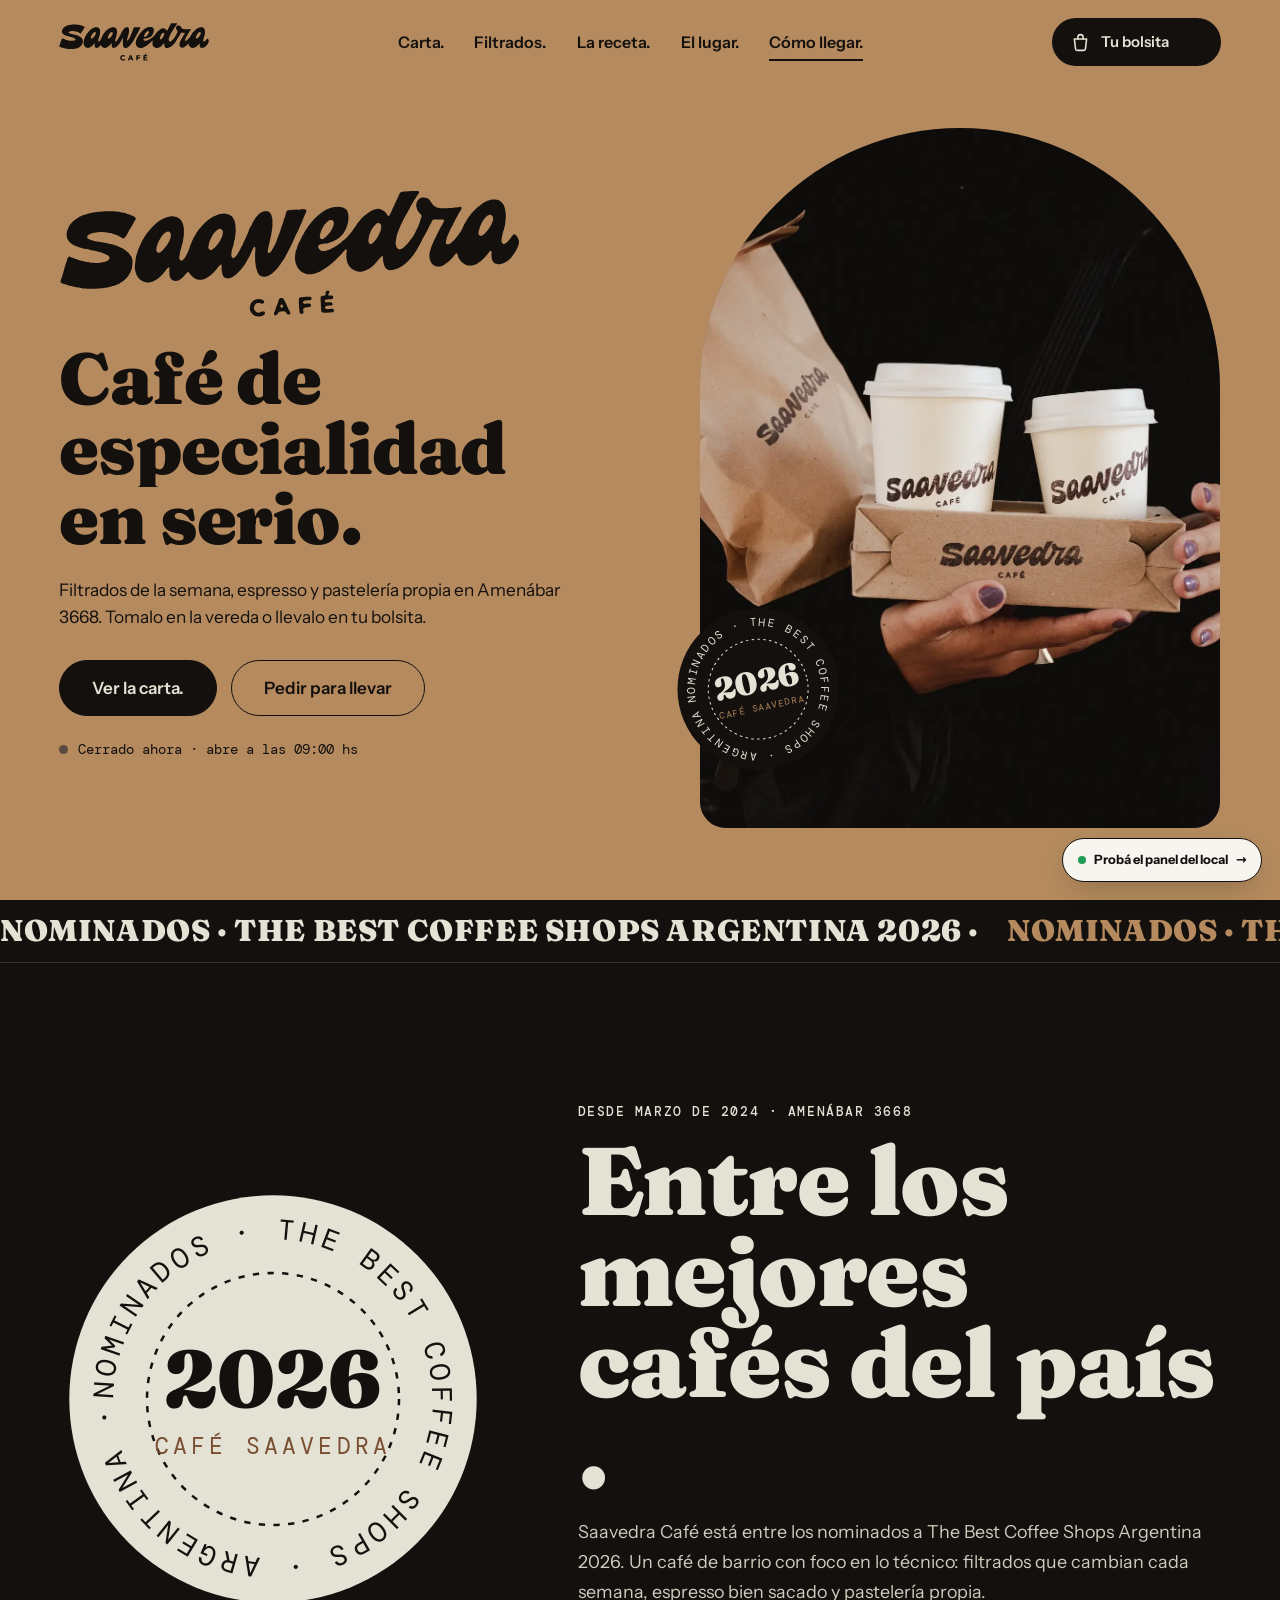
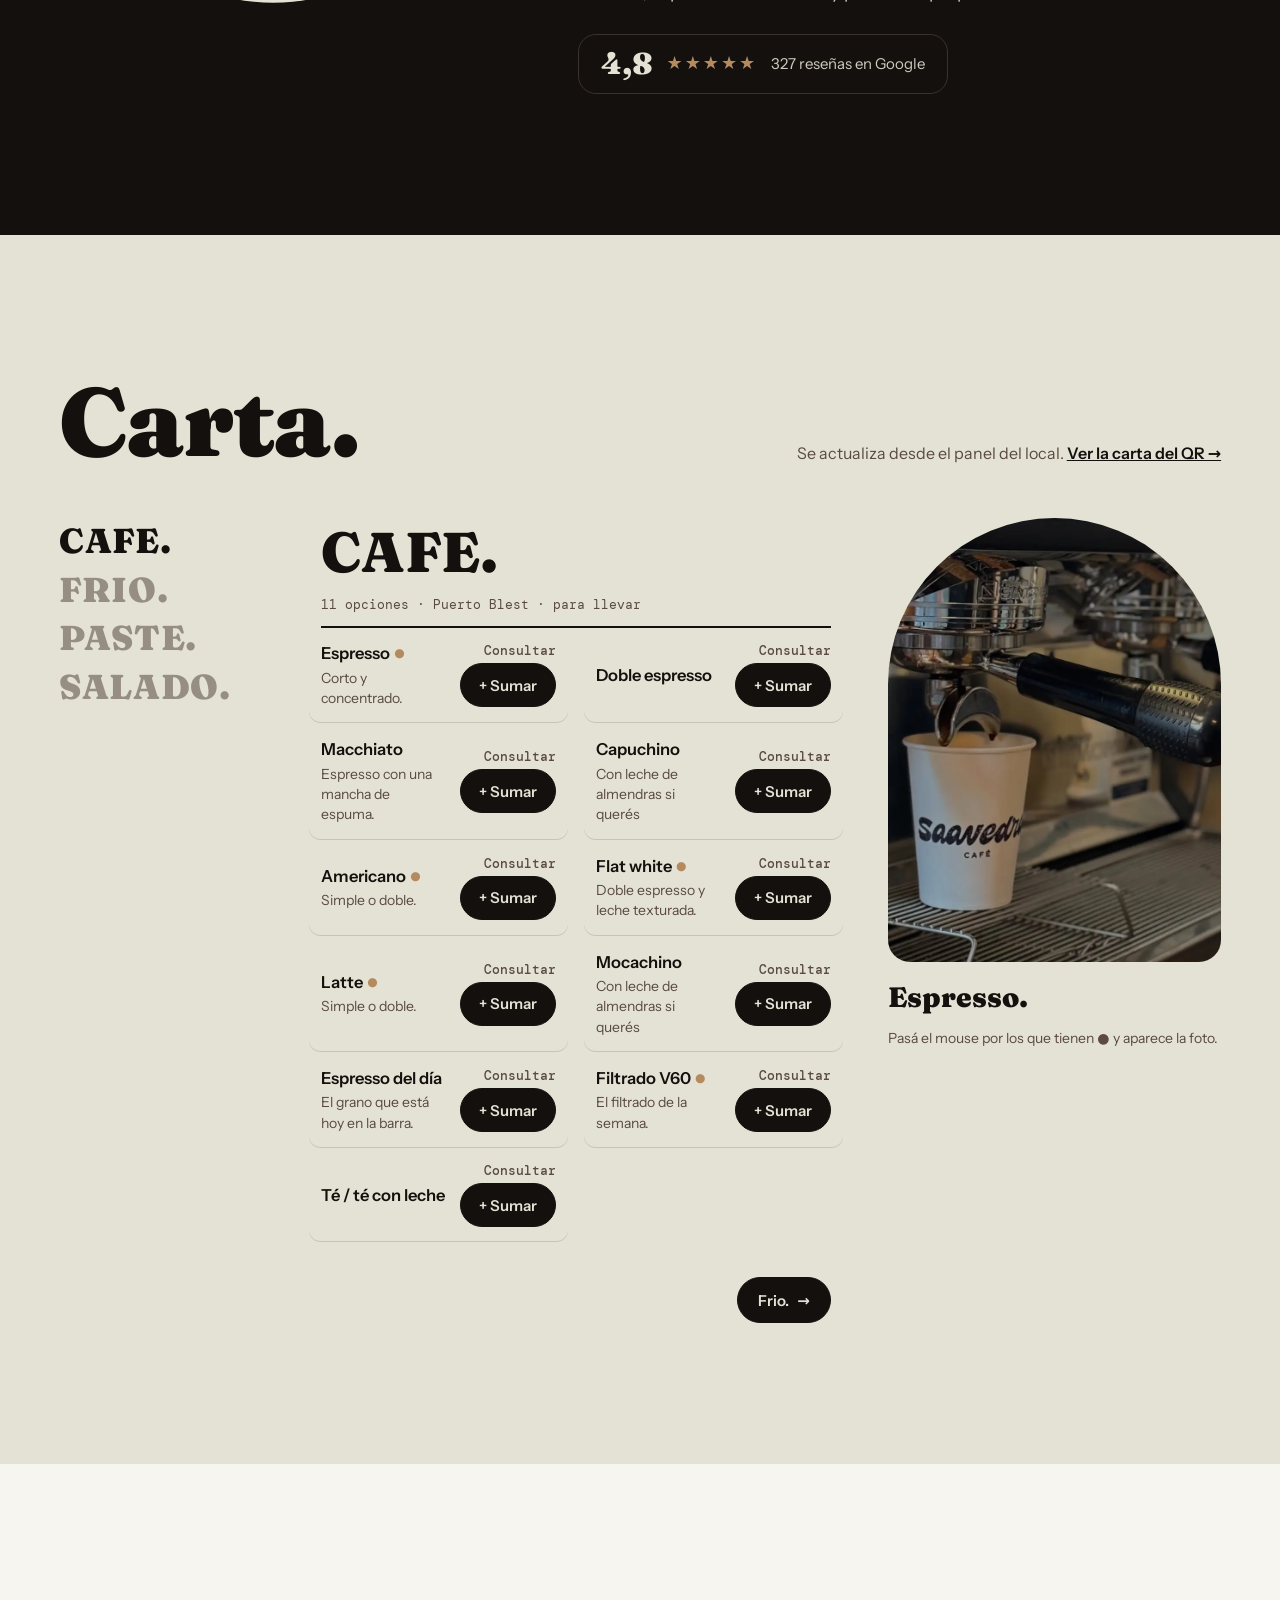
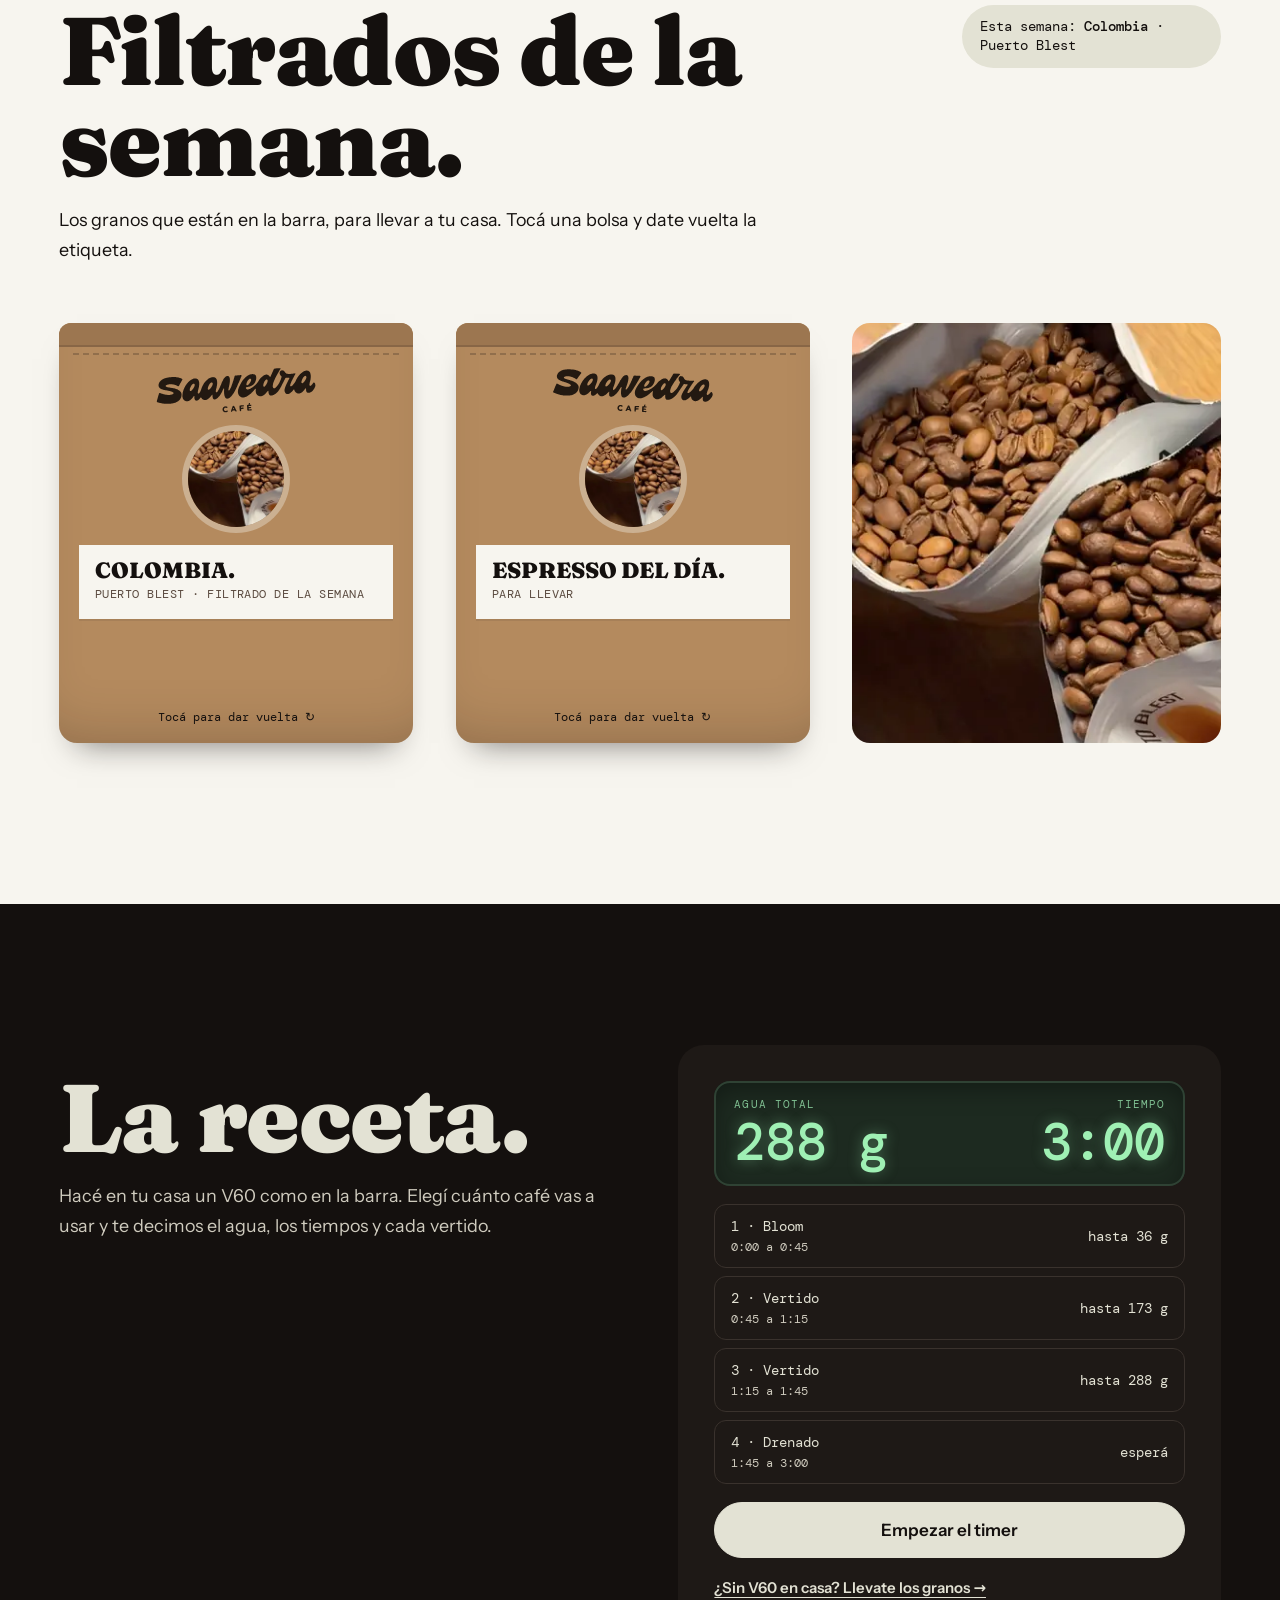
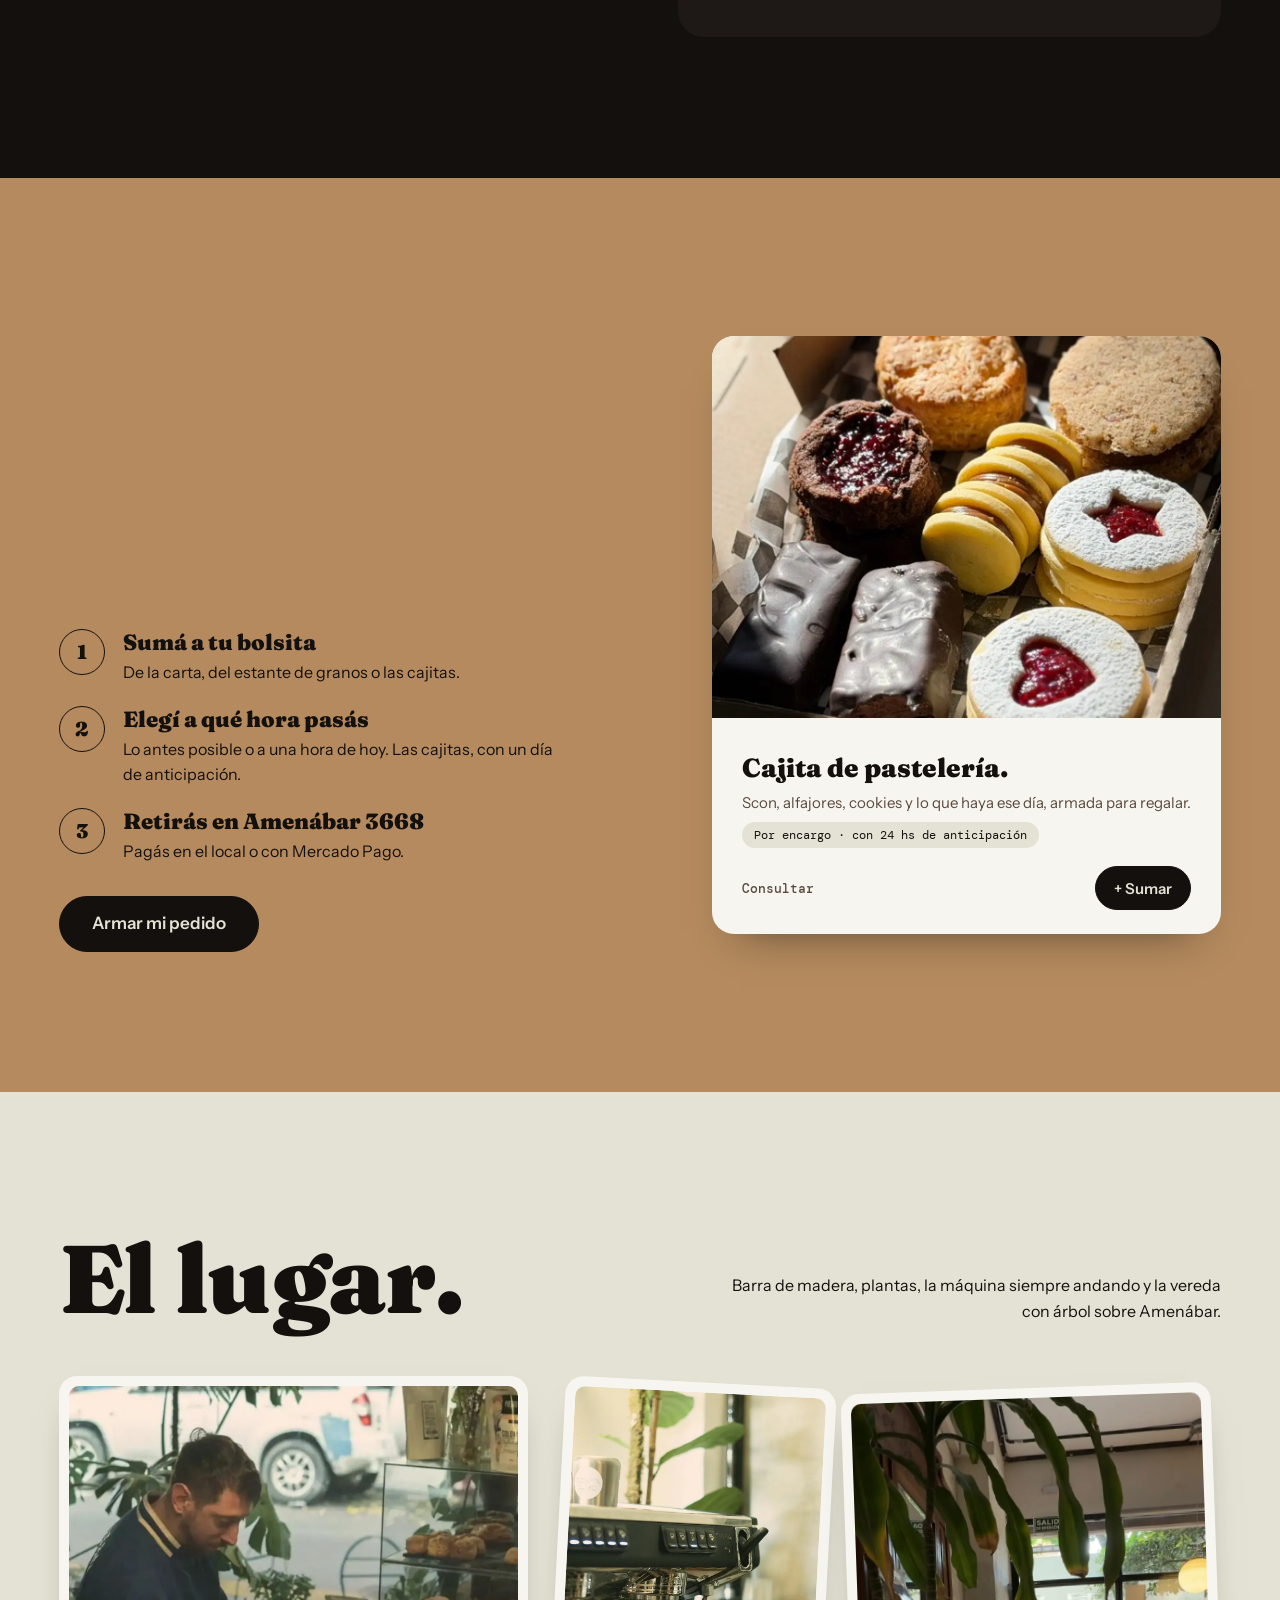
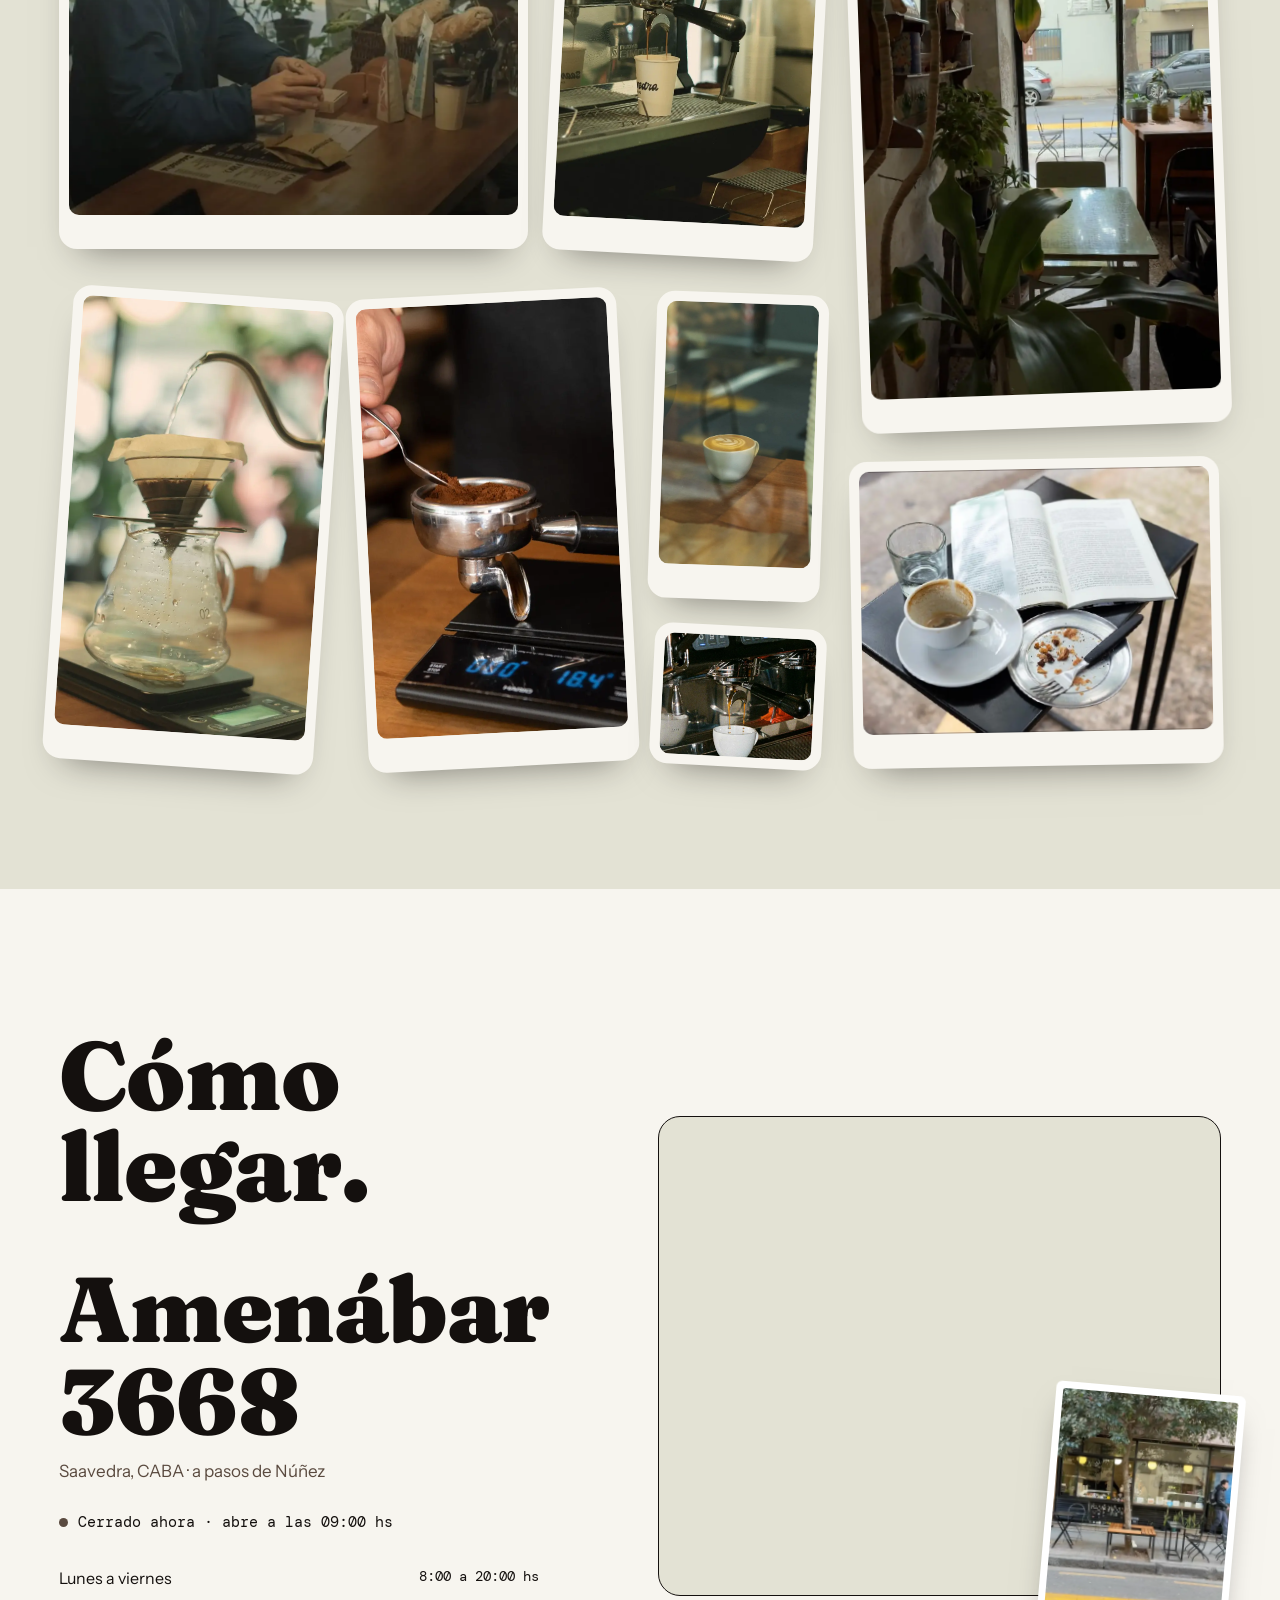
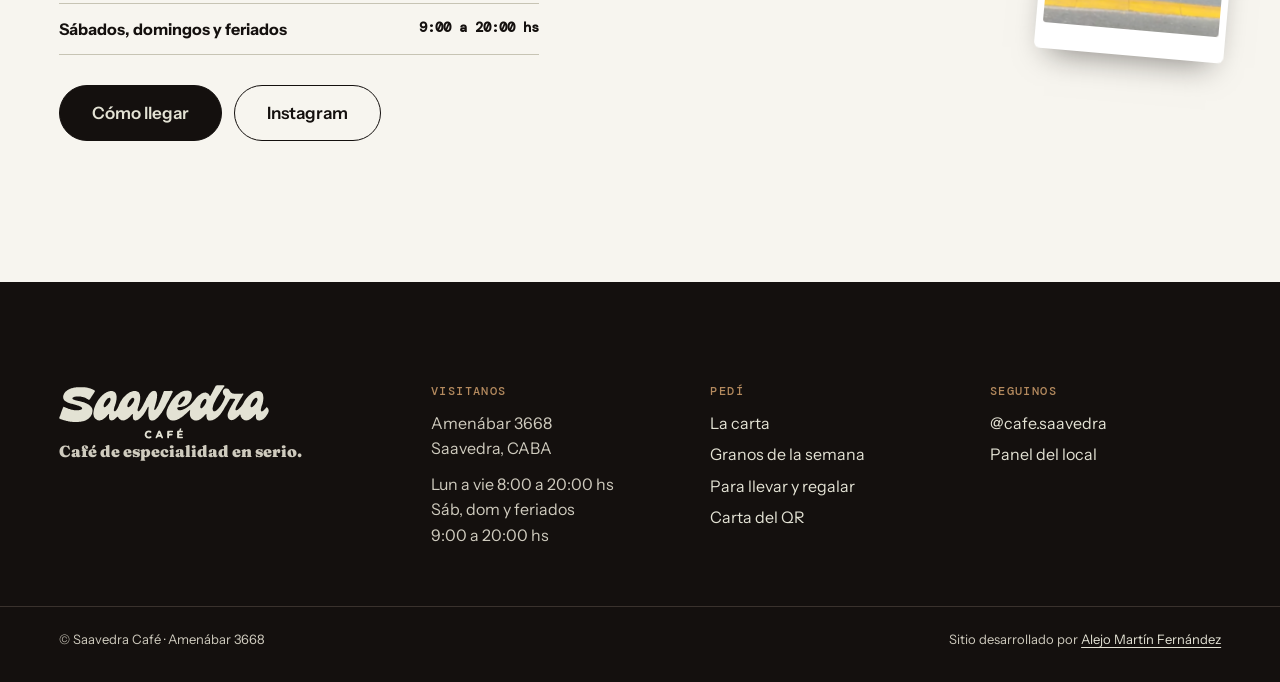
==== index.html @ aa5d98c1 "Saavedra Café · demo web Co-Authored-By: Claude Opus 5.5 <noreply@anthropic.com> Claude-Session: htt" ====
<!doctype html>
<html lang="es">
<head>
<meta charset="utf-8">
<meta name="viewport" content="width=device-width, initial-scale=1, viewport-fit=cover">
<title>Saavedra Café · Café de especialidad en Saavedra</title>
<meta name="description" content="Carta, filtrados de la semana y granos para llevar. Pedí para retirar en Amenábar 3668, Saavedra. Nominados a The Best Coffee Shops Argentina 2026.">
<meta property="og:type" content="website">
<meta property="og:site_name" content="Saavedra Café">
<meta property="og:url" content="https://cafe-saavedra.vercel.app/">
<meta property="og:title" content="Saavedra Café · Café de especialidad en Saavedra">
<meta property="og:description" content="Carta, filtrados de la semana y granos para llevar. Nominados a The Best Coffee Shops 2026.">
<meta property="og:image" content="https://cafe-saavedra.vercel.app/img/og.jpg?v=1">
<meta property="og:image:width" content="1200">
<meta property="og:image:height" content="630">
<meta property="og:image:type" content="image/jpeg">
<meta property="og:image:alt" content="Saavedra Café · Especialidad en serio">
<meta name="twitter:card" content="summary_large_image">
<meta name="twitter:image" content="https://cafe-saavedra.vercel.app/img/og.jpg?v=1">
<meta name="theme-color" content="#B48A5E">
<link rel="icon" href="img/favicon.png">
<link rel="apple-touch-icon" href="img/apple-touch-icon.png">
<script>
  (function () { var d = document.documentElement; d.classList.add('js');
    if (!matchMedia('(prefers-reduced-motion: reduce)').matches) d.classList.add('con-intro'); })();
</script>
<link rel="preload" href="fonts/fraunces-latin-900-normal.woff2" as="font" type="font/woff2" crossorigin>
<link rel="preload" href="fonts/instrument-sans-latin-400-normal.woff2" as="font" type="font/woff2" crossorigin>
<link rel="preload" as="image" href="img/f/packaging.webp" fetchpriority="high">
<link rel="stylesheet" href="css/fuentes.css?v=1" data-kit-fonts>
<link rel="stylesheet" href="kit/kit.css?v=1">
<link rel="stylesheet" href="css/saavedra.css?v=1">
</head>
<body>

<div class="intro" aria-hidden="true">
  <div class="intro__papel">
    <span class="intro__sombra"></span>
    <img class="intro__logo" src="img/logo-negro.svg" alt="" width="767" height="198">
    <svg class="intro__sello" viewBox="0 0 200 200"><defs><path id="ci0" d="M100,100 m-76,0 a76,76 0 1,1 152,0 a76,76 0 1,1 -152,0"/></defs><circle cx="100" cy="100" r="97" fill="#14100E"/><circle cx="100" cy="100" r="60" fill="none" stroke="#E3E2D4" stroke-width="1.2" stroke-dasharray="3 4"/><text font-family="DM Mono, monospace" font-size="13.5" letter-spacing="2" fill="#E3E2D4"><textPath href="#ci0">NOMINADOS · THE BEST COFFEE SHOPS · ARGENTINA · </textPath></text><text x="100" y="110" text-anchor="middle" font-family="Fraunces, serif" font-weight="900" font-size="40" fill="#E3E2D4">2026</text></svg>
  </div>
</div>

<a class="saltar" href="#carta">Ir a la carta</a>

<header class="top" id="top">
  <div class="top__in">
    <a class="marca" href="#inicio" aria-label="Saavedra Café, inicio"><img src="img/logo-negro.svg" alt="Saavedra Café" width="767" height="198"></a>
    <nav class="nav" aria-label="Secciones">
      <a href="#carta">Carta.</a><a href="#filtrados">Filtrados.</a><a href="#receta">La receta.</a><a href="#lugar">El lugar.</a><a href="#donde">Cómo llegar.</a>
    </nav>
    <div class="top__acc">
      <button type="button" class="top__bolsa" data-kit-open="carrito" data-kit-target aria-label="Ver tu bolsita">
        <svg viewBox="0 0 24 24" aria-hidden="true"><path d="M5 8h14l-1.3 11.1a2 2 0 0 1-2 1.9H8.3a2 2 0 0 1-2-1.9L5 8Z"/><path d="M9 8V6a3 3 0 0 1 6 0v2"/></svg>
        <span class="solo-d">Tu bolsita</span><b class="top__n">0</b>
      </button>
      <button type="button" class="top__menu" aria-label="Abrir menú" aria-expanded="false" aria-controls="menu-m">
        <svg viewBox="0 0 24 24" aria-hidden="true"><path d="M4 8h16M4 16h16"/></svg>
      </button>
    </div>
  </div>
</header>

<div class="menu-m" id="menu-m" hidden>
  <nav aria-label="Menú">
    <a href="#carta">Carta.</a><a href="#filtrados">Filtrados.</a><a href="#receta">La receta.</a><a href="#llevar">Para llevar.</a><a href="#lugar">El lugar.</a><a href="#donde">Cómo llegar.</a>
  </nav>
  <p class="menu-m__pie">Amenábar 3668 · Saavedra<br>Lun a vie 8:00 a 20:00 hs · Sáb, dom y feriados 9:00 a 20:00 hs</p>
</div>

<main id="inicio">

  <!-- HERO -->
  <section class="hero" aria-labelledby="hero-t">
    <div class="wrap hero__grid">
      <div class="hero__txt">
        <img class="hero__logo" src="img/logo-negro.svg" alt="" width="767" height="198">
        <h1 class="hero__t" id="hero-t"><span class="lin"><span>Café de</span></span> <span class="lin"><span>especialidad</span></span> <span class="lin"><span>en serio.</span></span></h1>
        <p class="hero__p">Filtrados de la semana, espresso y pastelería propia en Amenábar 3668. Tomalo en la vereda o llevalo en tu bolsita.</p>
        <div class="hero__ctas">
          <a class="btn btn--tinta" href="#carta">Ver la carta.</a>
          <a class="btn btn--linea" href="#llevar">Pedir para llevar</a>
        </div>
        <p class="estado" data-estado><i></i><span>Lun a vie 8:00 a 20:00 hs · Sáb, dom y feriados 9:00 a 20:00 hs</span></p>
      </div>
      <div class="hero__vis">
        <figure class="arco hero__arco">
          <img src="img/f/packaging.webp" alt="Dos cafés para llevar y una bolsa kraft con el logo de Saavedra Café" width="1100" height="1467" fetchpriority="high" decoding="async">
        </figure>
        <svg class="sello hero__sello" viewBox="0 0 200 200" role="img" aria-label="Nominados a The Best Coffee Shops Argentina 2026"><defs><path id="ch1" d="M100,100 m-76,0 a76,76 0 1,1 152,0 a76,76 0 1,1 -152,0"/></defs><circle cx="100" cy="100" r="97" class="sello__fondo"/><circle cx="100" cy="100" r="60" fill="none" class="sello__linea" stroke-width="1.2" stroke-dasharray="3 4"/><g class="sello__giro"><text class="sello__txt" font-size="13.5" letter-spacing="2"><textPath href="#ch1">NOMINADOS · THE BEST COFFEE SHOPS · ARGENTINA · </textPath></text></g><text x="100" y="104" text-anchor="middle" class="sello__anio">2026</text><text x="100" y="126" text-anchor="middle" class="sello__sub" font-size="11" letter-spacing="2">CAFÉ SAAVEDRA</text></svg>
      </div>
    </div>
  </section>

  <!-- NOMINADOS -->
  <section class="nomina" aria-labelledby="nomina-t">
    <div class="cinta" aria-hidden="true"><div class="cinta__in"><span>Nominados · The Best Coffee Shops Argentina 2026 ·</span><span>Nominados · The Best Coffee Shops Argentina 2026 ·</span><span>Nominados · The Best Coffee Shops Argentina 2026 ·</span><span>Nominados · The Best Coffee Shops Argentina 2026 ·</span></div></div>
    <div class="wrap nomina__grid">
      <div class="nomina__sello" data-r>
        <svg class="sello sello--crema" viewBox="0 0 200 200" role="img" aria-label="Nominados a The Best Coffee Shops Argentina 2026"><defs><path id="ch2" d="M100,100 m-76,0 a76,76 0 1,1 152,0 a76,76 0 1,1 -152,0"/></defs><circle cx="100" cy="100" r="97" class="sello__fondo"/><circle cx="100" cy="100" r="60" fill="none" class="sello__linea" stroke-width="1.2" stroke-dasharray="3 4"/><g class="sello__giro" data-giro><text class="sello__txt" font-size="13.5" letter-spacing="2"><textPath href="#ch2">NOMINADOS · THE BEST COFFEE SHOPS · ARGENTINA · </textPath></text></g><text x="100" y="104" text-anchor="middle" class="sello__anio">2026</text><text x="100" y="126" text-anchor="middle" class="sello__sub" font-size="11" letter-spacing="2">CAFÉ SAAVEDRA</text></svg>
      </div>
      <div class="nomina__txt">
        <p class="eti" data-r>Desde marzo de 2024 · Amenábar 3668</p>
        <h2 class="t2" id="nomina-t" data-r>Entre los mejores cafés del país<span class="pt">.</span></h2>
        <p class="lead" data-r>Saavedra Café está entre los nominados a The Best Coffee Shops Argentina 2026. Un café de barrio con foco en lo técnico: filtrados que cambian cada semana, espresso bien sacado y pastelería propia.</p>
        <a class="google" data-r href="https://www.google.com/maps/search/?api=1&amp;query=Saavedra+Caf%C3%A9+Amen%C3%A1bar+3668" target="_blank" rel="noopener">
          <b>4,8</b><span class="estrellas" aria-hidden="true">★★★★★</span><span>327 reseñas en Google</span>
        </a>
      </div>
    </div>
  </section>

  <!-- CARTA -->
  <section class="carta sec" id="carta" aria-labelledby="carta-t" data-tono="papel">
    <div class="wrap">
      <header class="cab cab--fila" data-r>
        <h2 class="t2" id="carta-t">Carta<span class="pt">.</span></h2>
        <p class="cab__lado">Se actualiza desde el panel del local. <a href="carta/" target="_blank" rel="noopener">Ver la carta del QR →</a></p>
      </header>
      <div class="carta__grid">
        <div class="carta__main" data-r>
          <div data-kit="carta" id="carta-principal" data-kit-categorias="cafe,frio,paste,salado" class="carta__kit"></div>
          <div class="carta__nav">
            <button type="button" class="btn btn--linea btn--chico" data-mover="-1">← <span data-prev>Anterior</span></button>
            <button type="button" class="btn btn--tinta btn--chico" data-mover="1"><span data-next>Siguiente</span> →</button>
          </div>
        </div>
        <aside class="carta__aside" aria-hidden="true">
          <figure class="arco carta__foto"><img src="img/f/flat.webp" alt="" width="720" height="960" loading="lazy" decoding="async"></figure>
          <p class="carta__foto-n">Flat white.</p>
          <p class="carta__foto-ayuda">Pasá el mouse por los que tienen ● y aparece la foto.</p>
        </aside>
      </div>
    </div>
  </section>

  <!-- FILTRADOS -->
  <section class="filtrados sec" id="filtrados" aria-labelledby="filtrados-t">
    <div class="wrap">
      <header class="cab cab--fila" data-r>
        <div>
          <h2 class="t2" id="filtrados-t">Filtrados de la semana<span class="pt">.</span></h2>
          <p class="lead">Los granos que están en la barra, para llevar a tu casa. Tocá una bolsa y date vuelta la etiqueta.</p>
        </div>
        <p class="semana">Esta semana: <b data-kit-destacado="semana.origen">Colombia</b> · <span data-kit-destacado="semana.tostador">Puerto Blest</span></p>
      </header>
      <div class="estante" data-r>
        <div data-kit="carta" id="estante" data-kit-categorias="granos" class="estante__kit"></div>
      </div>
      <p class="estante__ayuda" aria-hidden="true">Deslizá para ver más</p>
    </div>
  </section>

  <!-- RECETA -->
  <section class="receta sec" id="receta" aria-labelledby="receta-t">
    <div class="wrap receta__grid">
      <div class="receta__ctrl">
        <header class="cab" data-r>
          <h2 class="t2" id="receta-t">La receta<span class="pt">.</span></h2>
          <p class="lead">Hacé en tu casa un V60 como en la barra. Elegí cuánto café vas a usar y te decimos el agua, los tiempos y cada vertido.</p>
        </header>
        <div class="dosis" data-r>
          <label for="dosis" class="dosis__lbl">Café molido</label>
          <div class="dosis__fila">
            <button type="button" class="redondo" data-dosis="-1" aria-label="Menos café">−</button>
            <output class="dosis__val" for="dosis" data-dosis-val>18 g</output>
            <button type="button" class="redondo" data-dosis="1" aria-label="Más café">+</button>
          </div>
          <input type="range" id="dosis" min="10" max="40" step="1" value="18" class="dosis__range">
        </div>
        <fieldset class="ratio" data-r>
          <legend class="dosis__lbl">Intensidad</legend>
          <div class="ratio__opc">
            <label><input type="radio" name="ratio" value="15"><span>1:15 · intenso</span></label>
            <label><input type="radio" name="ratio" value="16" checked><span>1:16 · equilibrado</span></label>
            <label><input type="radio" name="ratio" value="17"><span>1:17 · suave</span></label>
          </div>
        </fieldset>
        <p class="receta__nota" data-r>Receta de referencia para un V60. En la barra te pasamos la del grano de la semana.</p>
      </div>
      <div class="balanza" data-r>
        <div class="lcd" aria-live="polite">
          <div class="lcd__col"><span class="lcd__lbl" data-lcd-lbl>Agua total</span><span class="lcd__num" data-lcd-agua>288 g</span></div>
          <div class="lcd__col lcd__col--der"><span class="lcd__lbl">Tiempo</span><span class="lcd__num" data-lcd-tiempo>3:00</span></div>
        </div>
        <ol class="pasos" data-pasos></ol>
        <div class="balanza__btns">
          <button type="button" class="btn btn--papel" data-timer>Empezar el timer</button>
          <button type="button" class="btn btn--linea-c" data-reset hidden>Reiniciar</button>
        </div>
        <a class="receta__granos" href="#filtrados">¿Sin V60 en casa? Llevate los granos →</a>
      </div>
    </div>
  </section>

  <!-- PARA LLEVAR -->
  <section class="llevar sec" id="llevar" aria-labelledby="llevar-t">
    <div class="wrap llevar__grid">
      <div class="llevar__txt">
        <header class="cab" data-r>
          <h2 class="t2" id="llevar-t">Para llevar y regalar<span class="pt">.</span></h2>
          <p class="lead">Pedilo desde acá y pasalo a buscar: tu café, la pastelería, los granos o una cajita armada para regalar.</p>
        </header>
        <ol class="pasos-pedir">
          <li data-r><b>1</b><div><h3>Sumá a tu bolsita</h3><p>De la carta, del estante de granos o las cajitas.</p></div></li>
          <li data-r><b>2</b><div><h3>Elegí a qué hora pasás</h3><p>Lo antes posible o a una hora de hoy. Las cajitas, con un día de anticipación.</p></div></li>
          <li data-r><b>3</b><div><h3>Retirás en Amenábar 3668</h3><p>Pagás en el local o con Mercado Pago.</p></div></li>
        </ol>
        <a class="btn btn--tinta" href="#carta" data-r>Armar mi pedido</a>
      </div>
      <div class="llevar__cajas" data-r>
        <div data-kit="carta" id="cajas" data-kit-categorias="cajas" class="cajas__kit"></div>
      </div>
    </div>
  </section>

  <!-- EL LUGAR -->
  <section class="lugar sec" id="lugar" aria-labelledby="lugar-t">
    <div class="wrap">
      <header class="cab cab--fila" data-r>
        <h2 class="t2" id="lugar-t">El lugar<span class="pt">.</span></h2>
        <p class="cab__lado">Barra de madera, plantas, la máquina siempre andando y la vereda con árbol sobre Amenábar.</p>
      </header>
      <div class="mazo" data-mazo data-r>
        <figure class="foto" style="--r:-4deg"><img src="img/f/barra.webp" alt="La barra con la vitrina de pastelería y las plantas" width="1400" height="1050" loading="lazy" decoding="async"></figure>
        <figure class="foto" style="--r:3deg"><img src="img/f/maquina.webp" alt="La máquina de espresso con los vasos de Saavedra" width="1100" height="1375" loading="lazy" decoding="async"></figure>
        <figure class="foto" style="--r:-2deg"><img src="img/f/plantas.webp" alt="Plantas en la ventana del local" width="1010" height="1800" loading="lazy" decoding="async"></figure>
        <figure class="foto" style="--r:4deg"><img src="img/f/v60.webp" alt="Filtrado en V60 sobre la balanza" width="1100" height="1375" loading="lazy" decoding="async"></figure>
        <figure class="foto" style="--r:-3deg"><img src="img/f/tamper.webp" alt="El café en el portafiltro sobre la balanza" width="1100" height="1375" loading="lazy" decoding="async"></figure>
        <figure class="foto" style="--r:2deg"><img src="img/f/latte.webp" alt="Un latte en la ventana" width="1100" height="1375" loading="lazy" decoding="async"></figure>
        <figure class="foto" style="--r:-1deg"><img src="img/f/cappu.webp" alt="Un café con un libro en la mesa" width="1100" height="729" loading="lazy" decoding="async"></figure>
        <figure class="foto" style="--r:3deg"><img src="img/f/maquina2.webp" alt="Un espresso saliendo de la máquina" width="1076" height="1345" loading="lazy" decoding="async"></figure>
      </div>
      <div class="mazo__ctrl">
        <span class="mazo__ayuda">Deslizá la foto</span>
        <button type="button" class="btn btn--linea btn--chico" data-mazo-sig>Otra foto</button>
      </div>
    </div>
  </section>

  <!-- DÓNDE -->
  <section class="donde sec" id="donde" aria-labelledby="donde-t">
    <div class="wrap donde__grid">
      <div class="donde__txt">
        <header class="cab" data-r>
          <h2 class="t2" id="donde-t">Cómo llegar<span class="pt">.</span></h2>
        </header>
        <p class="placa" data-r>Amenábar 3668</p>
        <p class="donde__dir" data-r>Saavedra, CABA · a pasos de Núñez</p>
        <p class="estado estado--grande" data-estado data-r><i></i><span>Lun a vie 8:00 a 20:00 hs</span></p>
        <ul class="horas" data-r>
          <li data-dias="lun,mar,mie,jue,vie"><span>Lunes a viernes</span><span>8:00 a 20:00 hs</span></li>
          <li data-dias="sab,dom"><span>Sábados, domingos y feriados</span><span>9:00 a 20:00 hs</span></li>
        </ul>
        <div class="donde__ctas" data-r>
          <a class="btn btn--tinta" href="https://www.google.com/maps/dir/?api=1&amp;destination=Amen%C3%A1bar+3668,+Saavedra,+CABA" target="_blank" rel="noopener">Cómo llegar</a>
          <a class="btn btn--linea" href="https://www.instagram.com/cafe.saavedra/" target="_blank" rel="noopener">Instagram</a>
        </div>
      </div>
      <div class="donde__vis" data-r>
        <div class="donde__mapa"><iframe title="Mapa de Saavedra Café en Amenábar 3668" src="about:blank" data-src="https://www.google.com/maps?q=Amen%C3%A1bar+3668,+Saavedra,+Buenos+Aires&amp;z=16&amp;output=embed" loading="lazy" referrerpolicy="no-referrer-when-downgrade"></iframe></div>
        <figure class="donde__foto"><img src="img/f/fachada.webp" alt="La vereda de Saavedra Café con mesas y el árbol" width="720" height="960" loading="lazy" decoding="async"></figure>
      </div>
    </div>
  </section>
</main>

<footer class="pie">
  <div class="wrap pie__grid">
    <div class="pie__marca"><img src="img/logo-crema.svg" alt="Saavedra Café" width="767" height="198" loading="lazy"><p>Café de especialidad en serio.</p></div>
    <div><h3>Visitanos</h3><p>Amenábar 3668<br>Saavedra, CABA</p><p>Lun a vie 8:00 a 20:00 hs<br>Sáb, dom y feriados<br>9:00 a 20:00 hs</p></div>
    <div><h3>Pedí</h3><ul><li><a href="#carta">La carta</a></li><li><a href="#filtrados">Granos de la semana</a></li><li><a href="#llevar">Para llevar y regalar</a></li><li><a href="carta/" target="_blank" rel="noopener">Carta del QR</a></li></ul></div>
    <div><h3>Seguinos</h3><ul><li><a href="https://www.instagram.com/cafe.saavedra/" target="_blank" rel="noopener">@cafe.saavedra</a></li><li><a href="admin/" target="_blank" rel="noopener">Panel del local</a></li></ul></div>
  </div>
  <div class="wrap pie__legal">
    <p>© Saavedra Café · Amenábar 3668</p>
    <p class="credito">Sitio desarrollado por <a href="https://alejomfernandez.com.ar" target="_blank" rel="noopener">Alejo Martín Fernández</a></p>
  </div>
</footer>

<div class="lb" hidden>
  <div class="lb__back" data-lb-cerrar></div>
  <figure class="lb__caja" role="dialog" aria-modal="true" aria-label="Foto">
    <button type="button" class="lb__x" data-lb-cerrar aria-label="Cerrar">×</button>
    <img alt="" width="900" height="1100">
    <figcaption></figcaption>
  </figure>
</div>

<script type="module" src="js/saavedra.js?v=1"></script>
</body>
</html>
---- css/fuentes.css ----
@font-face { font-family: 'Fraunces'; font-style: normal; font-weight: 700; font-display: swap; src: url('../fonts/fraunces-latin-700-normal.woff2') format('woff2'); }
@font-face { font-family: 'Fraunces'; font-style: normal; font-weight: 900; font-display: swap; src: url('../fonts/fraunces-latin-900-normal.woff2') format('woff2'); }
@font-face { font-family: 'DM Mono'; font-style: normal; font-weight: 400; font-display: swap; src: url('../fonts/dm-mono-latin-400-normal.woff2') format('woff2'); }
@font-face { font-family: 'DM Mono'; font-style: normal; font-weight: 500; font-display: swap; src: url('../fonts/dm-mono-latin-500-normal.woff2') format('woff2'); }
@font-face { font-family: 'Instrument Sans'; font-style: normal; font-weight: 400; font-display: swap; src: url('../fonts/instrument-sans-latin-400-normal.woff2') format('woff2'); }
@font-face { font-family: 'Instrument Sans'; font-style: normal; font-weight: 500; font-display: swap; src: url('../fonts/instrument-sans-latin-500-normal.woff2') format('woff2'); }
@font-face { font-family: 'Instrument Sans'; font-style: normal; font-weight: 600; font-display: swap; src: url('../fonts/instrument-sans-latin-600-normal.woff2') format('woff2'); }
@font-face { font-family: 'Instrument Sans'; font-style: normal; font-weight: 700; font-display: swap; src: url('../fonts/instrument-sans-latin-700-normal.woff2') format('woff2'); }
---- kit/kit.css ----
/* KIT DEMOS — estilos de módulos y popups.
   Todo sale de las variables --kit-* que arma core/theme.js desde cliente.json → marca.
   Cada demo puede pisar cualquier variable o clase .kit-* en su propio CSS. */

:root {
  --kit-bg: #fff; --kit-surface: #fff; --kit-text: #151515; --kit-muted: #666; --kit-primary: #111; --kit-on-primary: #fff;
  --kit-accent: #fc0; --kit-on-accent: #111; --kit-border: #ddd; --kit-ok: #1f9d55; --kit-warn: #d97706; --kit-danger: #d42a1d;
  --kit-font-head: inherit; --kit-font-body: inherit; --kit-head-case: uppercase;
  --kit-radius: 14px; --kit-radius-btn: 12px; --kit-border-w: 1.5px; --kit-shadow: 0 10px 30px -12px rgba(0,0,0,.35);
  --kit-ease: cubic-bezier(.2,.8,.2,1); --kit-z: 9000;
}
.kit-root, .kit-root *, .kit-root *::before, .kit-root *::after { box-sizing: border-box; }
.kit-root [hidden], .kit-root[hidden] { display: none !important; }
.kit-root { font-family: var(--kit-font-body); color: var(--kit-text); -webkit-tap-highlight-color: transparent; }
.kit-sr { position: absolute !important; width: 1px; height: 1px; overflow: hidden; clip: rect(0 0 0 0); white-space: nowrap; }
html.kit-lock { overflow: hidden; }
html.kit-lock body { overflow: hidden; touch-action: none; }

/* ---------- botones ---------- */
.kit-btn {
  appearance: none; display: inline-flex; align-items: center; justify-content: center; gap: .45em;
  min-height: 44px; padding: .7em 1.15em; border: var(--kit-border-w) solid var(--kit-primary); border-radius: var(--kit-radius-btn);
  background: var(--kit-primary); color: var(--kit-on-primary); font: 700 .95rem/1.1 var(--kit-font-body); text-decoration: none;
  cursor: pointer; transition: transform .15s var(--kit-ease), filter .15s, background .2s, box-shadow .2s; white-space: nowrap;
}
.kit-btn:hover { filter: brightness(1.08); }
.kit-btn:active { transform: translateY(1px) scale(.98); }
.kit-btn:focus-visible, .kit-chip:focus-visible, .kit-tab:focus-visible, .kit-add:focus-visible, .kit-x:focus-visible { outline: 3px solid var(--kit-accent); outline-offset: 2px; }
.kit-btn--ghost { background: var(--kit-surface); color: var(--kit-text); border-color: var(--kit-border); }
.kit-btn--danger { background: var(--kit-danger); border-color: var(--kit-danger); color: #fff; }
.kit-btn--danger-t { color: var(--kit-danger); }
.kit-btn--sm { min-height: 36px; padding: .45em .85em; font-size: .85rem; }
.kit-btn--big { min-height: 54px; font-size: 1.05rem; font-family: var(--kit-font-head); text-transform: var(--kit-head-case); letter-spacing: .02em; }
.kit-btn--block { width: 100%; }
.kit-btn[disabled] { opacity: .55; cursor: not-allowed; }
.kit-btn.is-loading { position: relative; color: transparent !important; }
.kit-btn.is-loading::after { content: ""; position: absolute; width: 20px; height: 20px; border: 2.5px solid var(--kit-on-primary); border-right-color: transparent; border-radius: 50%; animation: kit-spin .7s linear infinite; }
.kit-icon { appearance: none; width: 36px; height: 36px; display: inline-grid; place-items: center; border: var(--kit-border-w) solid var(--kit-border); border-radius: 10px; background: var(--kit-surface); color: var(--kit-text); cursor: pointer; font-size: 1rem; }
.kit-icon--danger { color: var(--kit-danger); }
.kit-icon[disabled] { opacity: .35; cursor: default; }
.kit-row { display: flex; gap: .6rem; flex-wrap: wrap; align-items: center; }
.kit-row--end { justify-content: flex-end; } .kit-row--center { justify-content: center; } .kit-row--between { justify-content: space-between; }
.kit-row--stack { flex-direction: column; align-items: stretch; }

/* ---------- badges / tags ---------- */
.kit-badge { display: inline-flex; align-items: center; gap: .3em; padding: .28em .6em; border-radius: 999px; font: 700 .72rem/1 var(--kit-font-body); letter-spacing: .02em; background: color-mix(in srgb, var(--kit-text) 9%, var(--kit-surface)); color: var(--kit-text); white-space: nowrap; }
.kit-badge--ok { background: color-mix(in srgb, var(--kit-ok) 16%, var(--kit-surface)); color: color-mix(in srgb, var(--kit-ok) 75%, #000); }
.kit-badge--warn { background: color-mix(in srgb, var(--kit-warn) 18%, var(--kit-surface)); color: color-mix(in srgb, var(--kit-warn) 70%, #000); }
.kit-badge--danger, .kit-badge--off { background: color-mix(in srgb, var(--kit-danger) 14%, var(--kit-surface)); color: color-mix(in srgb, var(--kit-danger) 80%, #000); }
.kit-badge--new { background: var(--kit-accent); color: var(--kit-on-accent); animation: kit-pulse 1.4s ease-in-out 3; }
.kit-tag { display: inline-grid; place-items: center; width: 1.15em; height: 1.15em; vertical-align: -.12em; margin-left: .15em; color: var(--kit-primary); }
.kit-tag svg { width: 100%; height: 100%; }
.kit-tag--txt { width: auto; height: auto; font-size: .7em; padding: .15em .45em; border-radius: 999px; background: var(--kit-accent); color: var(--kit-on-accent); }

/* ---------- carta ---------- */
.kit-carta { --kit-cols: 1; }
.kit-tabs { display: flex; gap: .5rem; overflow-x: auto; scrollbar-width: none; padding: 2px 2px 10px; margin-bottom: .5rem; scroll-snap-type: x proximity; }
.kit-tabs::-webkit-scrollbar { display: none; }
.kit-tab {
  appearance: none; flex: 0 0 auto; scroll-snap-align: start; min-height: 44px; padding: .55em 1.1em;
  border: var(--kit-border-w) solid var(--kit-text); border-radius: var(--kit-radius-btn); background: var(--kit-surface); color: var(--kit-text);
  font: 700 .95rem/1 var(--kit-font-head); text-transform: var(--kit-head-case); letter-spacing: .03em; cursor: pointer; transition: background .2s, color .2s, transform .15s;
}
.kit-tab.is-on { background: var(--kit-primary); border-color: var(--kit-primary); color: var(--kit-on-primary); }
.kit-carta__panel { display: grid; grid-template-columns: repeat(var(--kit-cols), minmax(0, 1fr)); gap: 0 2rem; }
.kit-item {
  display: grid; grid-template-columns: auto minmax(0, 1fr) auto; gap: .9rem; align-items: center; padding: 1rem 0;
  border-bottom: var(--kit-border-w) dashed var(--kit-border); min-width: 0;
  animation: kit-up .5s var(--kit-ease) both; animation-delay: calc(var(--i, 0) * 45ms);
}
.kit-item:not(:has(.kit-item__foto)) { grid-template-columns: minmax(0, 1fr) auto; }
.kit-item.is-off { opacity: .55; }
.kit-item__foto { width: 64px; height: 64px; object-fit: cover; border-radius: calc(var(--kit-radius) * .7); }
.kit-item__name { margin: 0 0 .25rem; font: 400 1.2rem/1.05 var(--kit-font-head); text-transform: var(--kit-head-case); }
.kit-item__n { margin-right: .5em; color: var(--kit-primary); }
.kit-item__desc { margin: 0; color: var(--kit-muted); font-size: .9rem; line-height: 1.4; }
.kit-item__side { display: flex; flex-direction: column; align-items: flex-end; gap: .45rem; }
.kit-price { font: 700 1.05rem/1 var(--kit-font-body); white-space: nowrap; }
.kit-price--na { font-size: .85rem; color: var(--kit-muted); font-weight: 600; }
.kit-add {
  appearance: none; min-height: 40px; padding: .45em .9em; border: var(--kit-border-w) solid var(--kit-primary); border-radius: var(--kit-radius-btn);
  background: var(--kit-surface); color: var(--kit-primary); font: 800 .85rem/1 var(--kit-font-body); cursor: pointer; white-space: nowrap;
  transition: background .2s, color .2s, transform .12s;
}
.kit-add:hover { background: var(--kit-primary); color: var(--kit-on-primary); }
.kit-add:active { transform: scale(.94); }
.kit-step { display: inline-flex; align-items: center; border: var(--kit-border-w) solid var(--kit-primary); border-radius: var(--kit-radius-btn); background: var(--kit-primary); color: var(--kit-on-primary); overflow: hidden; animation: kit-pop .25s var(--kit-ease); }
.kit-step button { appearance: none; width: 38px; height: 38px; border: 0; background: transparent; color: inherit; font: 800 1.15rem/1 var(--kit-font-body); cursor: pointer; }
.kit-step button:disabled { opacity: .35; cursor: default; }
.kit-step output { min-width: 1.6em; text-align: center; font-weight: 800; }
.kit-step--lg button { width: 46px; height: 46px; }
.kit-step--lg output { min-width: 2.2em; font-size: 1.15rem; }
@media (min-width: 900px) { .kit-carta { --kit-cols: 2; } }

/* ---------- botón flotante del carrito ---------- */
.kit-fab {
  position: fixed; z-index: calc(var(--kit-z) - 2); right: max(14px, env(safe-area-inset-right)); bottom: max(14px, env(safe-area-inset-bottom));
  display: flex; align-items: center; gap: .7rem; padding: .55rem 1rem .55rem .6rem; min-height: 58px;
  border: var(--kit-border-w) solid var(--kit-text); border-radius: var(--kit-radius-btn); background: var(--kit-primary); color: var(--kit-on-primary);
  box-shadow: var(--kit-shadow); cursor: pointer; font-family: var(--kit-font-body); text-align: left;
  animation: kit-in-up .45s var(--kit-ease) both;
}
.kit-fab__ico { width: 40px; height: 40px; display: grid; place-items: center; border-radius: calc(var(--kit-radius-btn) * .8); background: color-mix(in srgb, var(--kit-on-primary) 16%, transparent); }
.kit-fab__ico svg { width: 22px; height: 22px; fill: none; stroke: currentColor; stroke-width: 2; stroke-linejoin: round; }
.kit-fab__txt { display: flex; flex-direction: column; line-height: 1.1; }
.kit-fab__label { font: 400 1rem/1 var(--kit-font-head); text-transform: var(--kit-head-case); letter-spacing: .03em; }
.kit-fab__total { font-weight: 700; font-size: .9rem; opacity: .92; }
.kit-fab__n { position: absolute; top: -9px; left: -9px; min-width: 26px; height: 26px; padding: 0 6px; display: grid; place-items: center; border-radius: 999px; background: var(--kit-accent); color: var(--kit-on-accent); font: 800 .8rem/1 var(--kit-font-body); border: 2px solid var(--kit-text); }
.kit-fab.bump { animation: kit-bump .45s var(--kit-ease); }
.kit-fly { position: fixed; z-index: var(--kit-z); width: 54px; height: 54px; margin: -27px 0 0 -27px; border-radius: 50%; background: var(--kit-accent); overflow: hidden; pointer-events: none; transition: transform .6s cubic-bezier(.5,-.3,.7,1), opacity .6s; box-shadow: 0 4px 14px rgba(0,0,0,.25); }
.kit-fly img { width: 100%; height: 100%; object-fit: cover; }

/* píldora "probá el panel" (solo demo) */
.kit-demo-pill {
  position: fixed; z-index: calc(var(--kit-z) - 3); left: max(14px, env(safe-area-inset-left)); bottom: max(14px, env(safe-area-inset-bottom));
  display: inline-flex; align-items: center; gap: .5rem; min-height: 44px; padding: .55rem .9rem; border-radius: 999px; background: var(--kit-surface); color: var(--kit-text);
  border: var(--kit-border-w) solid var(--kit-text); box-shadow: var(--kit-shadow); font: 700 .8rem/1 var(--kit-font-body); text-decoration: none;
  opacity: 0; transform: translateY(20px); transition: opacity .4s, transform .4s var(--kit-ease);
}
.kit-demo-pill.is-in { opacity: 1; transform: none; }
html.kit-lock .kit-demo-pill { opacity: 0; pointer-events: none; transform: translateY(20px); }
.kit-demo-pill__dot { width: 8px; height: 8px; border-radius: 50%; background: var(--kit-ok); box-shadow: 0 0 0 0 var(--kit-ok); animation: kit-ping 2s infinite; }
@media (max-width: 640px) { html.kit-has-cart .kit-demo-pill { bottom: calc(max(14px, env(safe-area-inset-bottom)) + 70px); } }

/* ---------- popups ---------- */
.kit-pop { position: fixed; inset: 0; z-index: var(--kit-z); display: grid; place-items: center; padding: 16px; }
.kit-pop__back { position: absolute; inset: 0; background: color-mix(in srgb, var(--kit-text) 55%, transparent); opacity: 0; transition: opacity .25s; }
.kit-pop__box {
  position: relative; width: min(520px, 100%); max-height: min(88vh, 100%); max-height: min(88dvh, 100%); display: flex; flex-direction: column;
  background: var(--kit-bg); color: var(--kit-text); border: var(--kit-border-w) solid var(--kit-text); border-radius: var(--kit-radius);
  box-shadow: var(--kit-shadow); outline: none; overflow: hidden;
  opacity: 0; transform: translateY(24px) scale(.97); transition: opacity .25s, transform .3s var(--kit-ease);
}
.kit-pop.is-open .kit-pop__back { opacity: 1; }
.kit-pop.is-open .kit-pop__box { opacity: 1; transform: none; }
.kit-pop.is-closing .kit-pop__box { transform: translateY(16px) scale(.98); }
.kit-pop__head { color: var(--kit-text); margin: 0; display: flex; align-items: center; justify-content: space-between; gap: 1rem; padding: 14px 14px 10px 20px; border-bottom: var(--kit-border-w) solid var(--kit-border); background: var(--kit-bg); }
.kit-pop__title { margin: 0; font: 400 1.35rem/1.05 var(--kit-font-head); text-transform: var(--kit-head-case); letter-spacing: .02em; }
.kit-pop--sm .kit-pop__head { border-bottom: 0; padding-bottom: 0; }
.kit-pop__body { padding: 16px 20px 20px; overflow: auto; overscroll-behavior: contain; -webkit-overflow-scrolling: touch; }
.kit-x { appearance: none; flex: 0 0 auto; width: 42px; height: 42px; display: grid; place-items: center; border: var(--kit-border-w) solid var(--kit-border); border-radius: 50%; background: var(--kit-surface); color: var(--kit-text); cursor: pointer; transition: transform .2s; }
.kit-x:hover { transform: rotate(90deg); }
.kit-x svg { width: 18px; height: 18px; stroke: currentColor; stroke-width: 2.4; stroke-linecap: round; }
.kit-pop--sm .kit-pop__box { width: min(420px, 100%); }
.kit-pop--editor .kit-pop__box { width: min(560px, 100%); }
.kit-pop--resv .kit-pop__box { width: min(600px, 100%); }

/* drawer: hoja inferior en mobile, panel lateral en desktop */
.kit-pop--drawer { place-items: end stretch; padding: 0; }
.kit-pop--drawer .kit-pop__box { width: 100%; max-height: 92vh; max-height: 92dvh; border-radius: var(--kit-radius) var(--kit-radius) 0 0; border-bottom: 0; transform: translateY(100%); }
.kit-pop--drawer .kit-pop__body { padding: 0; display: flex; flex-direction: column; min-height: 0; flex: 1; overflow: hidden; }
.kit-pop--drawer.is-closing .kit-pop__box { transform: translateY(100%); }
@media (min-width: 760px) {
  .kit-pop--drawer { place-items: stretch end; }
  .kit-pop--drawer .kit-pop__box { width: min(440px, 100%); height: 100%; max-height: none; border-radius: 0; border: 0; border-left: var(--kit-border-w) solid var(--kit-text); transform: translateX(100%); }
  .kit-pop--drawer.is-closing .kit-pop__box { transform: translateX(100%); }
}

/* ---------- carrito / checkout ---------- */
.kit-cart__scroll { flex: 1; overflow: auto; overscroll-behavior: contain; padding: 8px 20px 16px; }
.kit-lines { list-style: none; margin: 0 0 12px; padding: 0; }
.kit-line { display: grid; grid-template-columns: 52px minmax(0, 1fr) auto; gap: .75rem; align-items: center; padding: .7rem 0; border-bottom: var(--kit-border-w) dashed var(--kit-border); animation: kit-up .35s var(--kit-ease) both; }
.kit-line__img { width: 52px; height: 52px; border-radius: 10px; object-fit: cover; background: color-mix(in srgb, var(--kit-primary) 14%, var(--kit-surface)); display: block; }
.kit-line__body { display: flex; flex-direction: column; min-width: 0; }
.kit-line__body b { font: 400 1.05rem/1.1 var(--kit-font-head); text-transform: var(--kit-head-case); overflow-wrap: anywhere; }
.kit-line__body span { color: var(--kit-muted); font-size: .88rem; }
.kit-cart__foot { color: var(--kit-text); margin: 0; padding: 12px 20px max(16px, env(safe-area-inset-bottom)); border-top: var(--kit-border-w) solid var(--kit-text); background: var(--kit-surface); }
.kit-sum { display: grid; gap: .3rem; margin-bottom: .7rem; font-size: .92rem; }
.kit-sum > div { display: flex; justify-content: space-between; }
.kit-sum__total { font-size: 1.1rem; }
.kit-sum__total b { font: 400 1.5rem/1 var(--kit-font-head); }
.kit-empty { text-align: center; padding: 2.5rem 1.5rem; display: grid; gap: .5rem; justify-items: center; }
.kit-empty__t { font: 400 1.35rem/1.1 var(--kit-font-head); text-transform: var(--kit-head-case); margin: 0; }
.kit-empty p { margin: 0; color: var(--kit-muted); }
.kit-empty .kit-btn { margin-top: .8rem; }

/* ---------- formularios ---------- */
.kit-form { display: grid; gap: .85rem; }
.kit-field { display: grid; gap: .35rem; min-width: 0; }
.kit-field > span, .kit-label, .kit-pay legend { font: 700 .78rem/1 var(--kit-font-body); text-transform: uppercase; letter-spacing: .06em; color: var(--kit-muted); }
.kit-field input, .kit-field textarea, .kit-field select {
  width: 100%; min-height: 46px; padding: .7em .85em; border: var(--kit-border-w) solid var(--kit-border); border-radius: calc(var(--kit-radius-btn) * .8);
  background: var(--kit-surface); color: var(--kit-text); font: 500 16px/1.3 var(--kit-font-body); transition: border-color .2s, box-shadow .2s;
}
.kit-field textarea { resize: vertical; min-height: 64px; }
.kit-field input:focus, .kit-field textarea:focus, .kit-field select:focus { outline: none; border-color: var(--kit-primary); box-shadow: 0 0 0 3px color-mix(in srgb, var(--kit-primary) 22%, transparent); }
.kit-field-row { display: grid; grid-template-columns: 1fr 1fr; gap: .75rem; }
.kit-check { display: flex; align-items: center; gap: .6rem; font-weight: 600; cursor: pointer; }
.kit-check input { width: 20px; height: 20px; accent-color: var(--kit-primary); }
.kit-seg { display: grid; grid-auto-flow: column; grid-auto-columns: 1fr; gap: 0; padding: 4px; margin: 0; border: var(--kit-border-w) solid var(--kit-border); border-radius: var(--kit-radius-btn); background: var(--kit-surface); }
.kit-seg label { position: relative; }
.kit-seg input { position: absolute; opacity: 0; inset: 0; cursor: pointer; }
.kit-seg span { display: grid; place-items: center; min-height: 42px; border-radius: calc(var(--kit-radius-btn) * .75); font-weight: 700; font-size: .9rem; transition: background .2s, color .2s; text-align: center; padding: 0 .4rem; }
.kit-seg input:checked + span { background: var(--kit-primary); color: var(--kit-on-primary); }
.kit-seg input:focus-visible + span { outline: 3px solid var(--kit-accent); }
.kit-sedes { border: 0; padding: 0; margin: .1rem 0 0; min-width: 0; }
.kit-sedes legend { font: 700 .78rem/1 var(--kit-font-body); text-transform: uppercase; letter-spacing: .06em; color: var(--kit-muted); margin-bottom: .55rem; padding: 0; }
.kit-sedes__list { display: grid; grid-template-columns: repeat(auto-fill, minmax(min(100%, 9.5rem), 1fr)); gap: .5rem; }
.kit-sede { position: relative; display: block; cursor: pointer; min-width: 0; }
.kit-sede input { position: absolute; opacity: 0; inset: 0; cursor: pointer; }
.kit-sede span { display: flex; flex-direction: column; justify-content: center; gap: .15rem; min-height: 56px; padding: .55rem .8rem; border: var(--kit-border-w) solid var(--kit-border); border-radius: var(--kit-radius); background: var(--kit-surface); transition: background .2s, color .2s, border-color .2s; }
.kit-sede b { font-size: .95rem; line-height: 1.15; overflow-wrap: anywhere; }
.kit-sede small { font-size: .8rem; line-height: 1.25; opacity: .8; overflow-wrap: anywhere; }
.kit-sede input:checked + span { background: var(--kit-primary); color: var(--kit-on-primary); border-color: var(--kit-primary); }
.kit-sede input:focus-visible + span { outline: 3px solid var(--kit-accent); outline-offset: 2px; }
.kit-line__nota { font-style: normal; font-size: .82rem; color: var(--kit-muted); overflow-wrap: anywhere; }
.kit-pay { display: grid; gap: .5rem; border: 0; padding: 0; margin: .2rem 0 0; }
.kit-pay legend { margin-bottom: .5rem; }
.kit-pay__opt { position: relative; display: block; cursor: pointer; }
.kit-pay__opt input { position: absolute; opacity: 0; }
.kit-pay__card { display: grid; gap: .15rem; padding: .8rem 1rem .8rem 2.7rem; border: var(--kit-border-w) solid var(--kit-border); border-radius: var(--kit-radius-btn); background: var(--kit-surface); transition: border-color .2s, background .2s; position: relative; }
.kit-pay__card::before { content: ""; position: absolute; left: 1rem; top: 50%; width: 18px; height: 18px; margin-top: -9px; border-radius: 50%; border: 2px solid var(--kit-border); background: var(--kit-surface); transition: border .2s; }
.kit-pay__card small { color: var(--kit-muted); }
.kit-pay__opt input:checked + .kit-pay__card { border-color: var(--kit-primary); background: color-mix(in srgb, var(--kit-primary) 7%, var(--kit-surface)); }
.kit-pay__opt input:checked + .kit-pay__card::before { border: 6px solid var(--kit-primary); }
.kit-pay__opt input:focus-visible + .kit-pay__card { outline: 3px solid var(--kit-accent); }
.kit-msg { margin: 0 0 .6rem; padding: .6rem .8rem; border-radius: 10px; background: color-mix(in srgb, var(--kit-danger) 12%, var(--kit-surface)); color: color-mix(in srgb, var(--kit-danger) 85%, #000); font-weight: 600; font-size: .9rem; }
.kit-msg.shake { animation: kit-shake .35s; }
.kit-hint { color: var(--kit-muted); font-size: .88rem; margin: 0; }
.kit-error { padding: 1rem; color: var(--kit-danger); }

/* chips (días, horas, filtros) */
.kit-chips { display: flex; gap: .5rem; flex-wrap: wrap; }
.kit-chips--scroll { flex-wrap: nowrap; overflow-x: auto; scrollbar-width: none; padding: 2px 2px 6px; margin: 0 -2px; scroll-snap-type: x proximity; }
.kit-chips--scroll::-webkit-scrollbar { display: none; }
.kit-chips--grid { display: grid; grid-template-columns: repeat(auto-fill, minmax(74px, 1fr)); }
.kit-chips--grid > .kit-hint { grid-column: 1 / -1; }
.kit-chip {
  appearance: none; flex: 0 0 auto; scroll-snap-align: start; display: inline-flex; flex-direction: column; align-items: center; justify-content: center; gap: .15rem;
  min-height: 44px; padding: .45em .8em; border: var(--kit-border-w) solid var(--kit-border); border-radius: calc(var(--kit-radius-btn) * .8);
  background: var(--kit-surface); color: var(--kit-text); font: 700 .92rem/1 var(--kit-font-body); cursor: pointer; transition: background .15s, color .15s, border-color .15s, transform .12s;
}
.kit-chip small { font-weight: 600; font-size: .7rem; opacity: .8; }
.kit-chip:not([disabled]):hover { border-color: var(--kit-primary); }
.kit-chip.is-on { background: var(--kit-primary); border-color: var(--kit-primary); color: var(--kit-on-primary); animation: kit-pop .22s var(--kit-ease); }
.kit-chip[disabled] { opacity: .45; cursor: not-allowed; text-decoration: none; }
.kit-chip.is-full { text-decoration: line-through; }
.kit-chip--day { min-width: 72px; padding: .55em .7em; }
.kit-chip--day b { font-family: var(--kit-font-head); font-weight: 400; text-transform: var(--kit-head-case); font-size: 1rem; }

/* reservas */
.kit-resv { display: grid; gap: 1.1rem; }
.kit-resv__row { display: flex; align-items: center; justify-content: space-between; gap: 1rem; }
.kit-resv__block { display: grid; gap: .55rem; min-width: 0; }
.kit-resv__datos { display: grid; gap: .8rem; }
@media (min-width: 560px) { .kit-resv__datos { grid-template-columns: 1fr 1fr; } .kit-field--full { grid-column: 1 / -1; } }
.kit-resv .kit-step { background: var(--kit-surface); color: var(--kit-text); border-color: var(--kit-text); }
[data-kit="reservas"] .kit-resv { padding: clamp(16px, 4vw, 28px); background: var(--kit-bg); border: var(--kit-border-w) solid var(--kit-text); border-radius: var(--kit-radius); box-shadow: var(--kit-shadow); }

/* confirmaciones */
.kit-done { text-align: center; display: grid; gap: .55rem; justify-items: center; padding: .5rem 0 .3rem; }
.kit-done h3 { margin: .3rem 0 0; font: 400 1.6rem/1.05 var(--kit-font-head); text-transform: var(--kit-head-case); }
.kit-done p { margin: 0 0 .6rem; color: var(--kit-muted); max-width: 34ch; }
.kit-done__ico { width: 68px; height: 68px; border-radius: 50%; display: grid; place-items: center; background: var(--kit-primary); color: var(--kit-on-primary); animation: kit-pop .45s var(--kit-ease); }
.kit-done--warn .kit-done__ico { background: var(--kit-warn); color: #fff; }
.kit-done__ico svg { width: 34px; height: 34px; fill: none; stroke: currentColor; stroke-width: 3; stroke-linecap: round; stroke-linejoin: round; stroke-dasharray: 30; animation: kit-draw .5s .2s backwards; }
.kit-confirm p { margin: .2rem 0 1.2rem; font-size: 1.02rem; line-height: 1.45; }
.kit-sim { display: grid; gap: .8rem; }
.kit-sim__tag { justify-self: start; margin: 0; padding: .25em .6em; border-radius: 6px; background: var(--kit-accent); color: var(--kit-on-accent); font: 800 .72rem/1 var(--kit-font-body); letter-spacing: .1em; }
.kit-sim p { margin: 0; color: var(--kit-muted); }
.kit-sim__total { display: flex; justify-content: space-between; align-items: baseline; padding: .9rem 1rem; border: var(--kit-border-w) dashed var(--kit-border); border-radius: var(--kit-radius-btn); }
.kit-sim__total b { font: 400 1.6rem/1 var(--kit-font-head); }

/* toasts */
.kit-toasts { position: fixed; z-index: calc(var(--kit-z) + 10); left: 50%; top: max(14px, env(safe-area-inset-top)); transform: translateX(-50%); display: grid; gap: .5rem; width: min(92vw, 420px); pointer-events: none; }
.kit-toast { padding: .75rem 1rem; border-radius: var(--kit-radius-btn); background: var(--kit-text); color: var(--kit-bg); font: 600 .92rem/1.3 var(--kit-font-body); box-shadow: 0 10px 30px -10px rgba(0,0,0,.5); opacity: 0; transform: translateY(-12px); transition: opacity .25s, transform .3s var(--kit-ease); text-align: center; }
.kit-toast--warn { background: var(--kit-warn); color: #fff; }
.kit-toast.is-in { opacity: 1; transform: none; }

/* switch */
.kit-switch { position: relative; display: inline-flex; cursor: pointer; }
.kit-switch input { position: absolute; z-index: 1; opacity: 0; width: 100%; height: 100%; margin: 0; cursor: pointer; }
.kit-switch__ui { width: 46px; height: 28px; border-radius: 999px; background: var(--kit-border); position: relative; transition: background .2s; }
.kit-switch__ui::after { content: ""; position: absolute; top: 3px; left: 3px; width: 22px; height: 22px; border-radius: 50%; background: #fff; box-shadow: 0 1px 3px rgba(0,0,0,.3); transition: transform .2s var(--kit-ease); }
.kit-switch input:checked + .kit-switch__ui { background: var(--kit-ok); }
.kit-switch input:checked + .kit-switch__ui::after { transform: translateX(18px); }
.kit-switch input:focus-visible + .kit-switch__ui { outline: 3px solid var(--kit-accent); outline-offset: 2px; }

/* ---------- animaciones ---------- */
@keyframes kit-up { from { opacity: 0; transform: translateY(12px); } }
@keyframes kit-in-up { from { opacity: 0; transform: translateY(30px) scale(.9); } }
@keyframes kit-pop { 0% { transform: scale(.85); } 60% { transform: scale(1.06); } 100% { transform: none; } }
@keyframes kit-bump { 0%, 100% { transform: none; } 35% { transform: scale(1.12) rotate(-3deg); } 65% { transform: scale(.96); } }
@keyframes kit-spin { to { transform: rotate(360deg); } }
@keyframes kit-shake { 25% { transform: translateX(-6px); } 50% { transform: translateX(5px); } 75% { transform: translateX(-3px); } }
@keyframes kit-draw { from { stroke-dashoffset: 30; } to { stroke-dashoffset: 0; } }
@keyframes kit-pulse { 50% { transform: scale(1.12); } }
@keyframes kit-ping { 0% { box-shadow: 0 0 0 0 color-mix(in srgb, var(--kit-ok) 60%, transparent); } 80%, 100% { box-shadow: 0 0 0 9px transparent; } }
@media (prefers-reduced-motion: reduce) {
  .kit-root *, .kit-fab, .kit-pop__box, .kit-item { animation: none !important; transition: none !important; }
}

/* descuento por medio de pago (efectivo al retirar) */
.kit-sum__desc { color: var(--kit-accent); font-weight: 700; }

/* ---------- encargos: día y franja de retiro (v1.3) ---------- */
.kit-retiro, .kit-franjas { border: 0; padding: 0; margin: .1rem 0 0; min-width: 0; }
.kit-retiro legend, .kit-franjas legend { display: flex; flex-wrap: wrap; align-items: baseline; gap: .2rem .6rem; font: 700 .78rem/1.2 var(--kit-font-body); text-transform: uppercase; letter-spacing: .06em; color: var(--kit-muted); margin-bottom: .55rem; padding: 0; }
.kit-retiro legend small { font-weight: 600; text-transform: none; letter-spacing: 0; font-size: .82rem; }
.kit-dias { display: flex; gap: .5rem; overflow-x: auto; overscroll-behavior-x: contain; scroll-snap-type: x proximity; padding: 2px 2px 6px; margin: 0 -2px; scrollbar-width: none; }
.kit-dias::-webkit-scrollbar { display: none; }
.kit-dia, .kit-franja { position: relative; flex: 0 0 auto; scroll-snap-align: start; cursor: pointer; }
.kit-dia input, .kit-franja input { position: absolute; opacity: 0; inset: 0; margin: 0; cursor: pointer; }
.kit-dia span { display: grid; justify-items: center; gap: 2px; min-width: 56px; min-height: 64px; padding: .45rem .4rem; box-sizing: border-box; border: var(--kit-border-w) solid var(--kit-border); border-radius: var(--kit-radius-btn); background: var(--kit-surface); transition: background .2s, color .2s, border-color .2s, transform .15s; }
.kit-dia small { font: 600 .72rem/1 var(--kit-font-body); text-transform: capitalize; color: var(--kit-muted); }
.kit-dia b { font: 700 1.2rem/1 var(--kit-font-body); }
.kit-dia.is-on span, .kit-dia input:checked + span { background: var(--kit-text); border-color: var(--kit-text); color: var(--kit-surface); }
.kit-dia.is-on small, .kit-dia input:checked + span small { color: inherit; opacity: .8; }
.kit-dia.is-off { cursor: not-allowed; } .kit-dia.is-off span { opacity: .38; }
.kit-dia input:focus-visible + span, .kit-franja input:focus-visible + span { outline: 3px solid var(--kit-accent); outline-offset: 2px; }
.kit-franjas__list { display: grid; grid-template-columns: repeat(auto-fit, minmax(min(100%, 8.5rem), 1fr)); gap: .5rem; }
.kit-franja span { display: grid; gap: 3px; min-height: 52px; padding: .55rem .75rem; box-sizing: border-box; border: var(--kit-border-w) solid var(--kit-border); border-radius: var(--kit-radius-btn); background: var(--kit-surface); transition: background .2s, color .2s, border-color .2s; }
.kit-franja b { font: 700 .95rem/1 var(--kit-font-body); } .kit-franja small { font-size: .8rem; color: var(--kit-muted); }
.kit-franja.is-on span, .kit-franja input:checked + span { background: var(--kit-text); border-color: var(--kit-text); color: var(--kit-surface); }
.kit-franja.is-on small, .kit-franja input:checked + span small { color: inherit; opacity: .8; }
.kit-franja.is-off { cursor: not-allowed; } .kit-franja.is-off span { opacity: .38; text-decoration: line-through; }
.kit-hint { margin: .5rem 0 0; font-size: .85rem; line-height: 1.45; color: var(--kit-muted); }
.kit-aviso { margin: 0 0 .7rem; padding: .65rem .8rem; border-radius: calc(var(--kit-radius) * .7); background: color-mix(in srgb, var(--kit-warn) 12%, var(--kit-surface)); color: color-mix(in srgb, var(--kit-warn) 55%, #000); font-size: .85rem; line-height: 1.45; }
.kit-pay__opt.is-off { opacity: .55; cursor: not-allowed; }
.kit-tab--especial { border-style: dashed; }

/* botón de carrito propio de la demo ([data-kit-target]) */
.kit-bump { animation: kit-bump .45s var(--kit-ease); }

/* ---------- reservas por servicio y tanda (1.4) ---------- */
.kit-seg--serv { min-height: 52px; }
.kit-seg--serv span { flex-direction: column; gap: 1px; min-height: 46px; }
.kit-seg--serv small { font-weight: 600; font-size: .7rem; opacity: .75; }
.kit-seg--serv input:disabled + span { opacity: .45; cursor: not-allowed; }
.kit-tandas { display: grid; gap: .9rem; min-height: 120px; align-content: start; }
.kit-tanda { display: grid; gap: .45rem; }
.kit-tanda__t { font: 700 .74rem/1.2 var(--kit-font-body); letter-spacing: .14em; text-transform: uppercase; color: var(--kit-muted); }
.kit-tanda.is-full .kit-tanda__t { text-decoration: none; }
.kit-extras { display: grid; gap: .55rem; }
.kit-extras .kit-check { font-weight: 600; min-height: 32px; }

/* ---------- gift cards (1.4) ---------- */
.kit-line__img--gc { display: grid; place-items: center; color: var(--kit-primary); }
.kit-line__img--gc svg { width: 26px; height: 26px; fill: none; stroke: currentColor; stroke-width: 1.6; stroke-linecap: round; stroke-linejoin: round; }
.kit-gc-x { appearance: none; border: var(--kit-border-w) solid var(--kit-border); background: var(--kit-surface); color: var(--kit-text); font: 700 .8rem/1 var(--kit-font-body); min-height: 40px; padding: 0 .85em; border-radius: var(--kit-radius-btn); cursor: pointer; }
.kit-gc-x:hover { border-color: var(--kit-danger); color: var(--kit-danger); }
.kit-gcs { list-style: none; margin: 0 0 .6rem; padding: 0; display: grid; gap: .5rem; width: 100%; }
.kit-gcs li { display: grid; gap: 2px; padding: .75rem .9rem; border: var(--kit-border-w) dashed var(--kit-border); border-radius: calc(var(--kit-radius) * .6); text-align: left; }
.kit-gcs b { font: 400 1.5rem/1 var(--kit-font-head); letter-spacing: .06em; }
.kit-gcs span, .kit-gcs small { color: var(--kit-muted); font-size: .88rem; }
.kit-gcform { display: grid; gap: 1.1rem; }
[data-kit="giftcard"] .kit-gcform { padding: clamp(16px, 4vw, 28px); background: var(--kit-bg); border: var(--kit-border-w) solid var(--kit-text); border-radius: var(--kit-radius); box-shadow: var(--kit-shadow); }

/* ---------- tamaños y seña (1.5) ---------- */
.kit-line__det { display: block; font-style: normal; font-size: .85rem; color: var(--kit-muted); }
.kit-line__sena { display: inline-block; margin-left: .3rem; padding: .05rem .45rem; border-radius: 999px; background: var(--kit-accent); color: var(--kit-on-accent); font-size: .72rem; font-weight: 700; vertical-align: 1px; }
.kit-sum__resto { color: var(--kit-muted); }

/* cargador de imágenes (core/imagenes.js): nunca un hueco gris mientras baja una foto */
img.kit-ph.kit-ph {
  background:
    linear-gradient(100deg, transparent 32%, rgba(255, 255, 255, .42) 50%, transparent 68%) 0 0 / 260% 100% no-repeat,
    var(--kit-lqip, none) center / cover no-repeat,
    color-mix(in srgb, var(--kit-primary, #8a7b70) 14%, var(--kit-surface, #f1ebe6));
  animation: kit-ph 1.25s linear infinite;
}
img.kit-ph--ok { animation: kit-ph-in .6s cubic-bezier(.2, .7, .2, 1); }
@keyframes kit-ph { from { background-position: 130% 0, center, 0 0; } to { background-position: -30% 0, center, 0 0; } }
@keyframes kit-ph-in { from { filter: blur(14px) saturate(1.2); opacity: .55; } to { filter: none; opacity: 1; } }
@media (prefers-reduced-motion: reduce) { img.kit-ph.kit-ph { animation: none; } img.kit-ph--ok { animation: none; } }

/* ---------- estadías (alojamientos) ---------- */
.kit-est { container-type: inline-size; }
.kit-est__in { display: grid; gap: 22px; }
@container (min-width: 860px) { .kit-est__in { grid-template-columns: minmax(0, 1.25fr) minmax(0, 1fr); gap: 32px; align-items: start; } .kit-est:not(.kit-est--pop) .kit-est__cal { position: sticky; top: var(--kit-sticky-top, 96px); } }
.kit-est__cal { background: var(--kit-surface); border: var(--kit-border-w) solid var(--kit-border); border-radius: var(--kit-radius); padding: 16px; min-width: 0; }
.kit-est__nav { display: flex; align-items: center; gap: 10px; margin-bottom: 8px; }
.kit-est__titulos { text-transform: capitalize !important; flex: 1; display: grid; grid-template-columns: 1fr; text-align: center; font: 400 1.15rem/1.1 var(--kit-font-head); text-transform: var(--kit-head-case); }
.kit-est__tit--2 { display: none; }
.kit-est__flecha { appearance: none; width: 44px; height: 44px; flex: none; display: grid; place-items: center; border: var(--kit-border-w) solid var(--kit-border); border-radius: 50%; background: var(--kit-bg); color: var(--kit-text); cursor: pointer; transition: transform .15s, background .2s; touch-action: manipulation; }
.kit-est__flecha svg { width: 18px; height: 18px; fill: none; stroke: currentColor; stroke-width: 2.4; stroke-linecap: round; stroke-linejoin: round; }
.kit-est__flecha:disabled { opacity: .35; cursor: default; }
.kit-est__flecha:not(:disabled):active { transform: scale(.94); }
.kit-est__meses { display: grid; grid-template-columns: minmax(0, 1fr); gap: 28px; }
.kit-est__mes + .kit-est__mes { display: none; }
@container (min-width: 600px) {
  .kit-est__meses { grid-template-columns: repeat(2, minmax(0, 1fr)); }
  .kit-est__mes + .kit-est__mes { display: block; }
  .kit-est__titulos { grid-template-columns: repeat(2, minmax(0, 1fr)); gap: 28px; }
  .kit-est__tit--2 { display: block; }
}
.kit-est__mes-t { display: none; }
.kit-est__sem, .kit-est__grid { display: grid; grid-template-columns: repeat(7, minmax(0, 1fr)); }
.kit-est__sem span { text-align: center; font: 700 .72rem/1 var(--kit-font-body); text-transform: uppercase; letter-spacing: .04em; color: var(--kit-muted); padding: 6px 0 8px; }
.kit-est__grid { row-gap: 4px; }
.kit-est__d { appearance: none; position: relative; min-height: 44px; border: 0; background: transparent; color: var(--kit-text); font: 600 1rem/1 var(--kit-font-body); cursor: pointer; border-radius: 0; touch-action: manipulation; transition: background .15s, color .15s; }
.kit-est__d:disabled { color: color-mix(in srgb, var(--kit-text) 30%, transparent); cursor: default; }
.kit-est__d.is-occ { color: color-mix(in srgb, var(--kit-text) 38%, transparent); text-decoration: line-through; text-decoration-thickness: 1.5px; }
.kit-est__d.is-occ:not(:disabled) { color: var(--kit-text); text-decoration: none; }
.kit-est__d.is-hoy::after { content: ""; position: absolute; left: 50%; bottom: 6px; width: 4px; height: 4px; margin-left: -2px; border-radius: 50%; background: var(--kit-primary); }
.kit-est__d.is-in { background: color-mix(in srgb, var(--kit-primary) 16%, transparent); }
.kit-est__d.is-ini, .kit-est__d.is-fin { background: var(--kit-primary); color: var(--kit-on-primary); font-weight: 800; animation: kit-pop .25s var(--kit-ease); }
.kit-est__d.is-ini { border-radius: 999px 0 0 999px; }
.kit-est__d.is-fin { border-radius: 0 999px 999px 0; }
.kit-est__d.is-solo { border-radius: 999px; }
.kit-est__d.is-prev { background: color-mix(in srgb, var(--kit-primary) 55%, transparent); }
.kit-est__d.is-ini::after, .kit-est__d.is-fin::after { background: var(--kit-on-primary); }
@media (hover: hover) { .kit-est__d:not(:disabled):not(.is-ini):not(.is-fin):hover { background: color-mix(in srgb, var(--kit-primary) 22%, transparent); border-radius: 999px; } }
.kit-est__d:focus-visible { outline: 3px solid var(--kit-accent); outline-offset: -3px; z-index: 1; }
.kit-est__ley { display: flex; flex-wrap: wrap; gap: 6px 16px; margin-top: 14px; font-size: .85rem; color: var(--kit-muted); line-height: 1.4; }
.kit-est__ley span { display: inline-flex; align-items: center; gap: 6px; }
.kit-est__dot { width: 12px; height: 12px; border-radius: 50%; display: inline-block; }
.kit-est__dot--sel { background: var(--kit-primary); }
.kit-est__dot--occ { background: color-mix(in srgb, var(--kit-text) 18%, transparent); }
.kit-est__side { display: grid; gap: 16px; min-width: 0; }
.kit-est__habs { border: 0; margin: 0; padding: 0; min-width: 0; }
.kit-est__habs legend { margin-bottom: 8px; }
.kit-est__habs > div { display: grid; gap: 10px; }
.kit-est__hab { position: relative; display: flex; align-items: center; gap: 12px; padding: 10px; border: var(--kit-border-w) solid var(--kit-border); border-radius: var(--kit-radius); background: var(--kit-surface); cursor: pointer; transition: border-color .2s, box-shadow .2s, transform .15s; min-width: 0; }
.kit-est__hab input { position: absolute; opacity: 0; pointer-events: none; }
.kit-est__hab img { width: 84px; height: 64px; flex: none; object-fit: cover; border-radius: calc(var(--kit-radius) * .7); }
.kit-est__hab-tx { display: grid; gap: 3px; min-width: 0; }
.kit-est__hab-tx b { font-size: 1.02rem; }
.kit-est__hab-tx small { color: var(--kit-muted); font-size: .88rem; line-height: 1.3; }
.kit-est__hab-tx em { font-style: normal; font-weight: 700; font-size: .88rem; color: var(--kit-primary); min-height: 1.2em; }
.kit-est__hab.is-on { border-color: var(--kit-primary); box-shadow: 0 0 0 2px var(--kit-primary); }
.kit-est__hab.is-off { opacity: .5; cursor: not-allowed; }
.kit-est__hab.is-off em { color: var(--kit-muted); }
.kit-est__hab:has(input:focus-visible) { outline: 3px solid var(--kit-accent); outline-offset: 2px; }
@media (hover: hover) { .kit-est__hab:not(.is-off):hover { border-color: var(--kit-primary); } }
.kit-est__res { display: grid; gap: 8px; padding: 16px 18px; border-radius: var(--kit-radius); background: var(--kit-primary); color: var(--kit-on-primary); }
.kit-est__res div { display: flex; justify-content: space-between; gap: 12px; font-size: .98rem; }
.kit-est__res b { white-space: nowrap; }
.kit-est__sena { padding-top: 8px; border-top: 1px solid color-mix(in srgb, var(--kit-on-primary) 25%, transparent); }
.kit-est__min { margin: 0; font-size: .85rem; font-weight: 700; }
.kit-est__datos { display: grid; gap: 12px; }
@container (min-width: 420px) { .kit-est__datos { grid-template-columns: repeat(2, minmax(0, 1fr)); } .kit-est__datos .kit-field--full { grid-column: 1 / -1; } }
.kit-est__datos .kit-field input, .kit-est__datos .kit-field select, .kit-est__datos .kit-field textarea { font-size: 16px; }
.kit-est__hues .kit-step { align-self: start; justify-self: start; width: max-content; }
.kit-est__hues .kit-step button { width: 44px; height: 44px; }
.kit-est__hues output { min-width: 28px; text-align: center; font-weight: 800; }
.kit-est__acciones { display: grid; gap: 10px; }
@container (min-width: 520px) { .kit-est__acciones { grid-template-columns: repeat(auto-fit, minmax(0, 1fr)); } }
.kit-est__acciones .kit-btn { white-space: normal; text-align: center; }
/* popup: hoja que sube en el celu, modal ancho en desktop */
.kit-pop--est .kit-pop__box { width: min(1020px, 100%); }
@media (max-width: 759px) {
  .kit-pop--est { place-items: end stretch; padding: 0; }
  .kit-pop--est .kit-pop__box { max-height: 92vh; max-height: 92dvh; border-radius: var(--kit-radius) var(--kit-radius) 0 0; border-bottom: 0; transform: translateY(100%); }
  .kit-pop--est.is-open .kit-pop__box { transform: none; }
  .kit-pop--est.is-closing .kit-pop__box { transform: translateY(100%); }
  .kit-pop--est .kit-pop__body { padding: 12px 16px calc(20px + env(safe-area-inset-bottom)); }
}

/* ---------- kit 1.11: retiro en el día y casillas del checkout */
.kit-rh { display: grid; gap: .6rem; }
.kit-rh legend small { margin-left: .5em; text-transform: none; letter-spacing: 0; font-weight: 700; color: var(--kit-text); }
.kit-rh__asap { position: relative; display: block; cursor: pointer; }
.kit-rh__asap input, .kit-hora input, .kit-casilla input { position: absolute; opacity: 0; inset: 0; margin: 0; cursor: pointer; }
.kit-rh__asap > span { display: flex; align-items: baseline; justify-content: space-between; gap: .75rem; min-height: 52px; padding: .8rem 1rem; border: var(--kit-border-w) solid var(--kit-border); border-radius: var(--kit-radius-btn); background: var(--kit-surface); transition: border-color .2s, background .2s, color .2s; }
.kit-rh__asap small { color: var(--kit-muted); font-size: .85rem; }
.kit-rh__asap.is-on > span { border-color: var(--kit-primary); background: var(--kit-primary); color: var(--kit-on-primary); }
.kit-rh__asap.is-on small { color: inherit; opacity: .85; }
.kit-rh__lbl { font: 700 .78rem/1 var(--kit-font-body); text-transform: uppercase; letter-spacing: .06em; color: var(--kit-muted); margin-top: .2rem; }
.kit-rh__horas { display: flex; gap: .45rem; overflow-x: auto; overscroll-behavior-x: contain; scroll-snap-type: x proximity; padding: 2px 2px 6px; scrollbar-width: none; -webkit-mask: linear-gradient(90deg, #000 88%, transparent); mask: linear-gradient(90deg, #000 88%, transparent); }
.kit-rh__horas::-webkit-scrollbar { display: none; }
.kit-hora { position: relative; flex: none; scroll-snap-align: start; cursor: pointer; }
.kit-hora > span { display: grid; place-items: center; min-width: 64px; height: 44px; padding: 0 .7rem; border: var(--kit-border-w) solid var(--kit-border); border-radius: 999px; background: var(--kit-surface); font: 700 .95rem/1 var(--kit-font-body); transition: background .2s, color .2s, border-color .2s; }
.kit-hora.is-on > span { background: var(--kit-primary); border-color: var(--kit-primary); color: var(--kit-on-primary); }
.kit-hora input:focus-visible + span, .kit-rh__asap input:focus-visible + span, .kit-casilla input:focus-visible ~ .kit-casilla__sw { outline: 3px solid var(--kit-accent); outline-offset: 2px; }
.kit-casillas { display: grid; gap: .5rem; border: 0; padding: 0; margin: .1rem 0 0; min-width: 0; }
.kit-casilla { position: relative; display: flex; align-items: center; gap: .8rem; min-height: 56px; padding: .7rem 1rem; border: var(--kit-border-w) solid var(--kit-border); border-radius: var(--kit-radius-btn); background: var(--kit-surface); cursor: pointer; transition: border-color .2s, background .2s; }
.kit-casilla.is-on, .kit-casilla:has(input:checked) { border-color: var(--kit-accent); background: color-mix(in srgb, var(--kit-accent) 9%, var(--kit-surface)); }
.kit-casilla__sw { flex: none; position: relative; width: 44px; height: 26px; border-radius: 999px; background: color-mix(in srgb, var(--kit-text) 22%, var(--kit-surface)); transition: background .2s; }
.kit-casilla__sw::after { content: ""; position: absolute; top: 3px; left: 3px; width: 20px; height: 20px; border-radius: 50%; background: #fff; box-shadow: 0 1px 3px rgba(0,0,0,.25); transition: transform .25s var(--kit-ease); }
.kit-casilla input:checked ~ .kit-casilla__sw { background: var(--kit-accent); }
.kit-casilla input:checked ~ .kit-casilla__sw::after { transform: translateX(18px); }
.kit-casilla__txt { display: grid; gap: .15rem; min-width: 0; }
.kit-casilla__txt b { font-size: .95rem; line-height: 1.2; }
.kit-casilla__txt small { color: var(--kit-muted); font-size: .82rem; line-height: 1.3; }
/* ---------- canchas (kit 1.12): checkout del turno + selector simple ---------- */
.kit-pop--can .kit-pop__box { width: min(500px, 100%); }
@media (max-width: 759px) {
  .kit-pop--can { place-items: end stretch; padding: 0; }
  .kit-pop--can .kit-pop__box { max-height: 92vh; max-height: 92dvh; border-radius: var(--kit-radius) var(--kit-radius) 0 0; border-bottom: 0; transform: translateY(100%); }
  .kit-pop--can.is-open .kit-pop__box { transform: none; }
  .kit-pop--can.is-closing .kit-pop__box { transform: translateY(100%); }
  .kit-pop--can .kit-pop__body { padding: 12px 16px calc(20px + env(safe-area-inset-bottom)); }
}
.kit-can { display: grid; gap: 14px; }
.kit-can__tk { border-radius: var(--kit-radius); background: var(--kit-primary); color: var(--kit-on-primary); padding: 16px 18px; display: grid; gap: 14px; }
.kit-can__tk-top { display: flex; justify-content: space-between; align-items: center; gap: 10px; }
.kit-can__dep { font: 400 1.25rem/1.1 var(--kit-font-head); text-transform: var(--kit-head-case); overflow-wrap: anywhere; }
.kit-can__fr { flex: none; padding: .3em .7em; border-radius: 999px; font: 800 .72rem/1 var(--kit-font-body); letter-spacing: .08em; text-transform: uppercase; background: color-mix(in srgb, var(--kit-on-primary) 18%, transparent); }
.kit-can__fr.is-pico { background: var(--kit-accent); color: var(--kit-on-accent); }
.kit-can__tk-h { display: grid; grid-template-columns: 1.3fr 1fr 1fr; gap: 10px; }
.kit-can__tk-h small { display: block; font: 700 .68rem/1 var(--kit-font-body); letter-spacing: .12em; text-transform: uppercase; opacity: .75; margin-bottom: 5px; }
.kit-can__tk-h b { font: 800 1.15rem/1 var(--kit-font-body); font-variant-numeric: tabular-nums; }
.kit-can__xs { display: grid; gap: 8px; }
.kit-can__x { display: flex; justify-content: space-between; align-items: center; gap: 12px; padding: 10px 12px; border: var(--kit-border-w) solid var(--kit-border); border-radius: var(--kit-radius-btn); }
.kit-can__x span { display: grid; gap: 2px; font-weight: 700; }
.kit-can__x small { font-weight: 500; color: var(--kit-muted); font-size: .85rem; }
.kit-can__x .kit-step button { width: 44px; height: 44px; }
.kit-can__datos { display: grid; gap: 12px; }
@media (min-width: 480px) { .kit-can__datos { grid-template-columns: repeat(2, minmax(0, 1fr)); } }
.kit-can__datos input { font-size: 16px; }
.kit-can__tot { display: grid; gap: 6px; padding: 12px 14px; border: var(--kit-border-w) dashed var(--kit-border); border-radius: var(--kit-radius-btn); font-size: .95rem; }
.kit-can__tot > div { display: flex; justify-content: space-between; gap: 12px; }
.kit-can__tot b { white-space: nowrap; font-variant-numeric: tabular-nums; }
.kit-can__tot-t { padding-top: 6px; border-top: var(--kit-border-w) solid var(--kit-border); font-size: 1.05rem; }
.kit-can__tot-s { color: var(--kit-ok); font-weight: 700; }
.kit-can__acc { display: grid; gap: 10px; }
.kit-can__acc .kit-btn { white-space: normal; text-align: center; }
.kit-can__nota { margin: 0; font-size: .82rem; color: var(--kit-muted); text-align: center; }
.kit-canw { display: grid; gap: 14px; }
.kit-canw > div { display: flex; gap: 8px; flex-wrap: wrap; }
.kit-canw__dias { flex-wrap: nowrap !important; overflow-x: auto; scrollbar-width: none; }
/* stock del día (kit 1.13): el + queda apagado al llegar al tope */
.kit-step button:disabled { opacity: .35; cursor: not-allowed; }
.kit-franja.is-off small { text-transform: lowercase; }

/* =========================================================
   CHECKOUT EN PÁGINA APARTE (kit 1.17): pasos a la izquierda, resumen fijo a la derecha
   <div data-kit="checkout" data-kit-volver="../#tienda"></div>
   ========================================================= */
.kit-cart__sig { margin: .6rem 0 0; font-size: .82rem; line-height: 1.4; color: var(--kit-muted); text-align: center; }
a.kit-btn[data-kit-ir-checkout] { display: flex; }
.kit-co { display: grid; grid-template-columns: minmax(0, 1fr) minmax(320px, 410px); gap: clamp(24px, 4vw, 56px); align-items: start; }
.kit-co__form { display: grid; gap: 18px; margin: 0; }
.kit-co__paso { background: var(--kit-surface); border: var(--kit-border-w) solid var(--kit-border); border-radius: calc(var(--kit-radius) + 4px); padding: clamp(18px, 2.6vw, 30px); display: grid; gap: 1rem; animation: kit-co-in .5s var(--kit-ease) both; animation-delay: calc(var(--i, 0) * 70ms); }
@keyframes kit-co-in { from { opacity: 0; transform: translateY(14px); } }
.kit-co__t { display: flex; align-items: center; gap: .7rem; margin: 0 0 .2rem; font: 700 1.3rem/1.1 var(--kit-font-head); text-transform: var(--kit-head-case); letter-spacing: .02em; color: var(--kit-text); }
.kit-co__t small { margin-left: auto; font: 500 .85rem/1 var(--kit-font-body); text-transform: none; color: var(--kit-muted); letter-spacing: 0; }
.kit-co__n { width: 30px; height: 30px; flex: 0 0 auto; border-radius: 50%; display: grid; place-items: center; background: var(--kit-primary); color: var(--kit-on-primary); font: 700 .95rem/1 var(--kit-font-body); }
.kit-co__paso .kit-retiro legend, .kit-co__paso .kit-franjas legend { font-size: .74rem; }
.kit-co__paso .kit-dias { flex-wrap: wrap; overflow: visible; }
.kit-co__res { position: sticky; top: var(--kit-co-top, 96px); }
.kit-co__box { background: var(--kit-surface); border: var(--kit-border-w) solid var(--kit-text); border-radius: calc(var(--kit-radius) + 4px); padding: clamp(18px, 2.4vw, 26px); display: grid; gap: .9rem; box-shadow: var(--kit-shadow); }
.kit-co__box .kit-lines { margin: 0; max-height: min(42vh, 420px); overflow: auto; overscroll-behavior: contain; }
.kit-co__retiro { display: flex; align-items: center; gap: .6rem; margin: 0; padding: .75rem .9rem; border-radius: var(--kit-radius); background: color-mix(in srgb, var(--kit-accent) 14%, var(--kit-surface)); font: 600 .95rem/1.35 var(--kit-font-body); }
.kit-co__retiro svg { width: 22px; height: 22px; flex: 0 0 auto; fill: none; stroke: currentColor; stroke-width: 1.8; stroke-linecap: round; stroke-linejoin: round; }
.kit-co__retiro--fin { justify-content: center; margin: .2rem auto 1rem; width: fit-content; }
.kit-co__box .kit-sum { margin: 0; }
.kit-co__volver { justify-self: center; font: 600 .9rem/1 var(--kit-font-body); color: var(--kit-muted); text-decoration: underline; text-underline-offset: 3px; padding: .4rem; }
.kit-co__volver:hover { color: var(--kit-text); }
.kit-co--vacio, .kit-co--fin { display: block; max-width: 560px; margin: 0 auto; background: var(--kit-surface); border: var(--kit-border-w) solid var(--kit-border); border-radius: calc(var(--kit-radius) + 4px); padding: clamp(22px, 4vw, 44px); text-align: center; }
.kit-co--fin .kit-done { padding: 0; }
@media (max-width: 900px) {
  .kit-co { grid-template-columns: minmax(0, 1fr); }
  .kit-co__res { position: static; }
  .kit-co__box .kit-lines { max-height: none; }
}
---- css/saavedra.css ----
/* SAAVEDRA CAFÉ · demo — el sello: tinta sobre kraft, papel de su carta y el punto final */
:root {
  --tinta: #14100E; --papel: #E3E2D4; --kraft: #B48A5E; --kraft-o: #9C7650; --barra: #7A4E31; --hoja: #3F5A33;
  --taza: #F7F5EF; --gris: #5A4A3F; --gris-c: #CFCBBE; --linea: #C7C4B4; --linea-o: #3A322D; --lcd: #1D2A20; --lcd-t: #9FF0B4;
  --f-tit: 'Fraunces', Georgia, serif; --f-txt: 'Instrument Sans', system-ui, sans-serif; --f-mono: 'DM Mono', ui-monospace, monospace;
  --pad: clamp(20px, 4.6vw, 76px); --aire: clamp(84px, 11vw, 160px); --top: 64px; --max: 1280px;
  --ease: cubic-bezier(.2, .8, .2, 1); --rebote: cubic-bezier(.34, 1.56, .64, 1);
  /* kit */
  --kit-font-head: var(--f-tit); --kit-font-body: var(--f-txt); --kit-head-case: none;
}
@media (min-width: 1024px) { :root { --top: 84px; } }

*, *::before, *::after { box-sizing: border-box; }
[hidden] { display: none !important; }
html { -webkit-text-size-adjust: 100%; scroll-behavior: smooth; overflow-x: clip; scroll-padding-top: calc(var(--top) + 12px); }
body { margin: 0; background: var(--papel); color: var(--tinta); font: 400 17px/1.65 var(--f-txt); overflow-x: clip; -webkit-font-smoothing: antialiased; }
img { display: block; max-width: 100%; height: auto; }
a { color: inherit; }
button { font: inherit; color: inherit; }
h1, h2, h3 { margin: 0; }
html.con-intro body { overflow: hidden; }
.wrap { width: 100%; max-width: calc(var(--max) + 2 * var(--pad)); margin: 0 auto; padding: 0 var(--pad); }
.sec { padding: var(--aire) 0; scroll-margin-top: var(--top); }
.saltar { position: absolute; left: 12px; top: -60px; z-index: 300; background: var(--tinta); color: var(--papel); padding: 10px 16px; border-radius: 99px; }
.saltar:focus { top: 12px; }
.solo-d { display: none; }
@media (min-width: 1024px) { .solo-d { display: inline; } }
:focus-visible { outline: 3px solid var(--kraft); outline-offset: 3px; }

/* ---------- tipografía ---------- */
.t2 { font: 900 clamp(40px, 8.4vw, 96px)/.95 var(--f-tit); letter-spacing: -.015em; overflow-wrap: anywhere; }
.pt { display: inline-block; }
.eti { margin: 0 0 14px; font: 500 13px/1.3 var(--f-mono); letter-spacing: .12em; text-transform: uppercase; }
.lead { margin: 18px 0 0; font-size: clamp(17px, 1.4vw, 19px); line-height: 1.65; max-width: 60ch; }
.cab { margin-bottom: clamp(32px, 4vw, 56px); }
.cab--fila { display: flex; flex-direction: column; gap: 14px; }
.cab__lado { margin: 0; max-width: 46ch; font-size: 16px; line-height: 1.6; }
@media (min-width: 900px) { .cab--fila { flex-direction: row; justify-content: space-between; align-items: flex-end; gap: 48px; } .cab__lado { text-align: right; } }

/* ---------- botones ---------- */
.btn { display: inline-flex; align-items: center; justify-content: center; gap: 8px; min-height: 52px; padding: 0 26px; border-radius: 999px; border: 1.5px solid var(--tinta); font: 600 16px/1 var(--f-txt); text-decoration: none; cursor: pointer; touch-action: manipulation; white-space: nowrap; transition: background .2s, color .2s, transform .15s var(--ease), box-shadow .2s; }
.btn:active { transform: scale(.96); }
.btn--tinta { background: var(--tinta); color: var(--papel); }
.btn--linea { background: transparent; color: var(--tinta); }
.btn--papel { background: var(--papel); color: var(--tinta); border-color: var(--papel); }
.btn--linea-c { background: transparent; color: var(--papel); border-color: var(--papel); }
.btn--chico { min-height: 46px; padding: 0 18px; font-size: 15px; }
@media (hover: hover) {
  .btn--tinta:hover { box-shadow: 0 6px 0 -1px var(--kraft); transform: translateY(-2px); }
  .btn--linea:hover { background: var(--tinta); color: var(--papel); }
  .btn--papel:hover { background: var(--taza); }
  .btn--linea-c:hover { background: var(--papel); color: var(--tinta); }
}
@media (min-width: 1024px) { .btn { min-height: 56px; padding: 0 32px; font-size: 17px; } .btn--chico { min-height: 46px; padding: 0 20px; font-size: 15px; } }
.redondo { width: 52px; height: 52px; border-radius: 50%; border: 1.5px solid currentColor; background: transparent; font-size: 24px; line-height: 1; cursor: pointer; touch-action: manipulation; display: grid; place-items: center; transition: background .2s, color .2s, transform .12s; }
.redondo:active { transform: scale(.92); }
@media (hover: hover) { .redondo:hover { background: var(--papel); color: var(--tinta); } }

/* ---------- estado abierto ---------- */
.estado { margin: 0; display: flex; align-items: center; gap: 10px; font: 400 14px/1.4 var(--f-mono); }
.estado i { flex: none; width: 9px; height: 9px; border-radius: 50%; background: var(--gris); }
.estado.is-abierto i { background: var(--hoja); box-shadow: 0 0 0 0 rgba(63, 90, 51, .5); animation: ping 2.2s infinite; }
@keyframes ping { 0% { box-shadow: 0 0 0 0 rgba(63, 90, 51, .55); } 70%, 100% { box-shadow: 0 0 0 9px rgba(63, 90, 51, 0); } }

/* ---------- barra superior ---------- */
.top { position: fixed; z-index: 100; inset: 0 0 auto; padding-top: env(safe-area-inset-top); transition: background .3s, box-shadow .3s, transform .45s var(--ease); }
.top__in { height: var(--top); max-width: calc(var(--max) + 2 * var(--pad)); margin: 0 auto; padding: 0 var(--pad); display: flex; align-items: center; justify-content: space-between; gap: 24px; }
.top.is-scroll { background: var(--papel); box-shadow: 0 1px 0 var(--linea); }
.marca { display: flex; align-items: center; min-height: 44px; }
.marca img { width: 118px; height: auto; }
.nav { display: none; }
.top__acc { display: flex; align-items: center; gap: 8px; }
.top__bolsa { position: relative; display: inline-flex; align-items: center; gap: 10px; min-height: 46px; min-width: 46px; justify-content: center; padding: 0 12px; border: 0; border-radius: 999px; background: var(--tinta); color: var(--papel); font-weight: 600; font-size: 15px; cursor: pointer; touch-action: manipulation; }
.top__bolsa svg, .top__menu svg { width: 21px; height: 21px; fill: none; stroke: currentColor; stroke-width: 1.8; stroke-linejoin: round; stroke-linecap: round; }
.top__n { position: absolute; top: -5px; right: -5px; min-width: 22px; height: 22px; padding: 0 5px; border-radius: 99px; background: var(--kraft); color: var(--tinta); font: 700 12px/22px var(--f-txt); text-align: center; border: 2px solid var(--papel); transform: scale(0); transition: transform .3s var(--rebote); }
.top__n.is-on { transform: scale(1); }
.top__bolsa.kit-bump { animation: sellito .5s var(--rebote); }
@keyframes sellito { 0% { transform: scale(1); } 35% { transform: scale(.86) rotate(-6deg); } 100% { transform: scale(1); } }
.top__menu { width: 46px; height: 46px; border-radius: 50%; border: 1.5px solid var(--tinta); background: transparent; display: grid; place-items: center; cursor: pointer; touch-action: manipulation; }
@media (min-width: 1024px) {
  .marca img { width: 150px; }
  .nav { display: flex; gap: clamp(18px, 2.4vw, 36px); font-weight: 600; font-size: 16px; }
  .nav a { position: relative; text-decoration: none; padding: 8px 0; }
  .nav a::after { content: ''; position: absolute; left: 0; right: 0; bottom: 2px; height: 2px; background: currentColor; transform: scaleX(0); transform-origin: left; transition: transform .3s var(--ease); }
  .nav a:hover::after, .nav a.is-on::after { transform: scaleX(1); }
  .top__menu { display: none; }
  .top__bolsa { padding: 0 22px 0 18px; min-height: 48px; }
  .top__n { position: static; transform: scale(0); margin-left: -2px; border: 0; }
  .top__n.is-on { transform: scale(1); }
}

/* menú celu */
.menu-m { position: fixed; inset: 0; z-index: 99; background: var(--tinta); color: var(--papel); padding: calc(var(--top) + env(safe-area-inset-top) + 28px) var(--pad) calc(28px + env(safe-area-inset-bottom)); display: flex; flex-direction: column; justify-content: space-between; overflow-y: auto; animation: menuIn .35s var(--ease); }
@keyframes menuIn { from { clip-path: inset(0 0 100% 0); } to { clip-path: inset(0 0 0 0); } }
.menu-m nav { display: flex; flex-direction: column; }
.menu-m nav a { font: 900 clamp(34px, 10vw, 44px)/1.25 var(--f-tit); text-decoration: none; padding: 6px 0; }
.menu-m__pie { margin: 24px 0 0; font: 400 14px/1.6 var(--f-mono); color: var(--gris-c); }
html.menu-abierto .top { background: var(--tinta); box-shadow: none; }
html.menu-abierto .top .marca img { filter: invert(.89) sepia(.1); }
html.menu-abierto .top__menu { border-color: var(--papel); color: var(--papel); }
html.menu-abierto .top__bolsa { background: var(--papel); color: var(--tinta); }

/* ---------- arco y sello ---------- */
.arco { margin: 0; position: relative; overflow: hidden; border-radius: 50% 50% 22px 22px / 37.5% 37.5% 22px 22px; background: var(--kraft-o); }
.arco img { width: 100%; height: 100%; object-fit: cover; }
.sello { display: block; }
.sello__fondo { fill: var(--tinta); }
.sello__linea { stroke: var(--papel); }
.sello__txt { fill: var(--papel); font-family: var(--f-mono); }
.sello__anio { fill: var(--papel); font: 900 38px var(--f-tit); }
.sello__sub { fill: var(--kraft); font-family: var(--f-mono); }
.sello--crema .sello__fondo { fill: var(--papel); }
.sello--crema .sello__linea { stroke: var(--tinta); }
.sello--crema .sello__txt, .sello--crema .sello__anio { fill: var(--tinta); }
.sello--crema .sello__sub { fill: var(--barra); }
.sello__giro { transform-origin: 100px 100px; transform-box: view-box; }

/* ---------- INTRO: el sello en el kraft ---------- */
.intro { display: none; }
html.con-intro .intro, .intro.is-sale { display: block; position: fixed; inset: 0; z-index: 400; perspective: 1400px; pointer-events: none; animation: introSeguro 0s linear 5s forwards; }
@keyframes introSeguro { to { visibility: hidden; } }
.intro__papel { position: absolute; inset: 0; background: var(--kraft); display: grid; place-items: center; transform-origin: 50% 0; }
.intro__logo { width: min(62vw, 440px); height: auto; opacity: 0; animation: estampa .55s .3s var(--ease) forwards; }
@keyframes estampa { 0% { opacity: 0; transform: translateY(-50px) scale(1.35) rotate(-3deg); filter: blur(7px); } 62% { opacity: 1; transform: translateY(0) scale(.965) rotate(-3deg); filter: blur(0); } 100% { opacity: 1; transform: scale(1) rotate(-3deg); filter: blur(0); } }
.intro__sombra { position: absolute; left: 50%; top: 50%; width: min(56vw, 400px); height: 90px; margin: -45px 0 0 calc(min(56vw, 400px) / -2); border-radius: 30px; background: var(--tinta); filter: blur(26px); opacity: 0; animation: sombra .5s .05s ease-in forwards; }
@keyframes sombra { 0% { opacity: 0; transform: translateY(-80px) scale(1.5); } 80% { opacity: .22; transform: scale(1.05); } 100% { opacity: 0; transform: scale(1); } }
.intro__sello { position: absolute; width: clamp(84px, 22vw, 130px); left: calc(50% + min(26vw, 190px) - 30px); top: calc(50% + 30px); opacity: 0; animation: rueda .55s .78s var(--rebote) forwards; }
@keyframes rueda { 0% { opacity: 0; transform: translateX(60vw) rotate(260deg); } 100% { opacity: 1; transform: translateX(0) rotate(-12deg); } }
.intro.is-sale .intro__papel { transition: transform .6s cubic-bezier(.6, 0, .3, 1), box-shadow .6s; transform: rotateX(96deg); box-shadow: 0 30px 60px rgba(20, 16, 14, .3); }
@media (max-width: 899px) {
  .intro__logo { animation-delay: .22s; animation-duration: .48s; }
  .intro__sello { animation-delay: .62s; animation-duration: .45s; }
}

/* ---------- HERO ---------- */
.hero { position: relative; background: var(--kraft); min-height: 100svh; padding: calc(var(--top) + env(safe-area-inset-top) + 6px) 0 max(18px, env(safe-area-inset-bottom)); display: flex; overflow: clip; }
.hero__grid { flex: 1; display: flex; flex-direction: column; justify-content: center; gap: 20px; }
.hero__vis { order: -1; position: relative; }
.hero__arco { height: clamp(190px, 33svh, 380px); border-radius: calc(50vw - var(--pad)) calc(50vw - var(--pad)) 22px 22px; }
.hero__arco img { object-position: 50% 60%; }
.hero__sello { position: absolute; width: clamp(96px, 28vw, 120px); right: -4px; bottom: -34px; transform: rotate(-12deg); }
.hero__logo { display: none; }
.hero__t { margin-top: 18px; font: 900 clamp(36px, 10.4vw, 44px)/.98 var(--f-tit); letter-spacing: -.015em; }
.lin { display: inline-block; overflow: hidden; vertical-align: top; padding-bottom: .06em; margin-bottom: -.06em; }
.lin > span { display: inline-block; }
.hero__p { margin: 14px 0 0; font-size: 16px; line-height: 1.55; max-width: 36ch; }
.hero__ctas { display: flex; gap: 10px; margin-top: 20px; }
.hero__ctas .btn { flex: 1 1 0; padding: 0 14px; }
.hero .estado { margin-top: 14px; font-size: 13px; }
@media (max-height: 620px) and (max-width: 899px) { .hero__arco { height: 32svh; } .hero__t { font-size: 34px; } .hero__p { display: none; } }
@media (min-width: 600px) and (max-width: 899px) and (min-height: 800px) {
  .hero__arco { height: 44svh; }
  .hero__t { font-size: 64px; }
  .hero__p { font-size: 19px; max-width: 46ch; }
  .hero__ctas .btn { flex: none; padding: 0 34px; min-height: 58px; font-size: 17px; }
  .hero__sello { width: 150px; }
}
@media (min-width: 900px) {
  .hero { min-height: 100vh; min-height: 100svh; padding: calc(var(--top) + 8px) 0 clamp(24px, 4vh, 48px); align-items: center; }
  .hero__grid { display: grid; grid-template-columns: minmax(0, 1.08fr) minmax(0, 1fr); gap: clamp(40px, 6vw, 96px); align-items: center; }
  .hero__vis { order: 0; height: min(700px, calc(100svh - var(--top) - 72px)); display: flex; justify-content: center; }
  .hero__arco { height: 100%; width: auto; aspect-ratio: 52 / 70; max-width: 100%; border-radius: 50% 50% 26px 26px / 37.14% 37.14% 26px 26px; }
  .hero__sello { width: clamp(140px, 13vw, 190px); right: auto; left: max(-24px, calc(50% - min(700px, calc(100svh - var(--top) - 72px)) * .371 - 70px)); bottom: 8%; }
  .hero__txt { display: flex; flex-direction: column; }
  .hero__logo { display: block; width: min(36vw, 64vh, 540px); height: auto; transform: rotate(-3deg); margin-bottom: clamp(14px, 3vh, 28px); }
  .hero__t { margin-top: 0; font-size: min(5.6vw, 10vh, 88px); }
  .hero__p { margin-top: clamp(14px, 2.6vh, 24px); font-size: clamp(17px, 1.35vw, 19px); max-width: 44ch; }
  .hero__ctas { margin-top: clamp(18px, 3.4vh, 30px); gap: 14px; }
  .hero__ctas .btn { flex: none; padding: 0 32px; }
  .hero .estado { margin-top: clamp(14px, 2.6vh, 24px); font-size: 14px; }
}
/* entrada del hero */
html.js:not(.listo) .hero .lin > span { transform: translateY(105%); }
html.js:not(.listo) .hero__arco { clip-path: inset(100% 0 0 0); }
html.js:not(.listo) .hero__arco img { transform: scale(1.12); }
html.js:not(.listo) .hero__sello { opacity: 0; transform: scale(.3) rotate(-120deg); }
html.js:not(.listo) .hero__logo, html.js:not(.listo) .hero__p, html.js:not(.listo) .hero__ctas > *, html.js:not(.listo) .hero .estado { opacity: 0; transform: translateY(18px); }
.hero .lin > span { transition: transform .8s var(--ease); }
.hero .lin:nth-child(2) > span { transition-delay: .08s; } .hero .lin:nth-child(3) > span { transition-delay: .16s; }
.hero__arco { transition: clip-path 1s var(--ease); }
.hero__arco img { transition: transform 1.4s var(--ease); }
.hero__sello { transition: opacity .5s .55s, transform .8s .55s var(--rebote); }
.hero__logo { transition: opacity .6s, transform .7s var(--ease); }
html.js:not(.listo) .hero__logo { transform: translateY(18px) rotate(-3deg); }
.hero__p { transition: opacity .6s .22s, transform .7s .22s var(--ease); }
.hero__ctas > * { transition: opacity .6s, transform .7s var(--ease), background .2s, color .2s, box-shadow .2s; }
.hero__ctas > :nth-child(1) { transition-delay: .3s, .3s, 0s, 0s, 0s; } .hero__ctas > :nth-child(2) { transition-delay: .38s, .38s, 0s, 0s, 0s; }
.hero .estado { transition: opacity .6s .46s, transform .7s .46s var(--ease); }
@media (min-width: 900px) { .hero__sello { transform: rotate(-12deg); } }

/* ---------- entradas al scroll ---------- */
html.js [data-r] { opacity: 0; transform: translateY(26px); transition: opacity .7s var(--ease), transform .8s var(--ease); transition-delay: calc(var(--d, 0) * 80ms); }
html.js [data-r].visto { opacity: 1; transform: none; }
html.js .t2[data-r] .pt, html.js [data-r] .t2 .pt { transform: translateY(-.9em); opacity: 0; }
html.js .t2[data-r].visto .pt, html.js [data-r].visto .t2 .pt { animation: punto .6s .4s var(--rebote) forwards; }
@keyframes punto { 0% { transform: translateY(-.9em); opacity: 0; } 55% { transform: translateY(0) scaleY(.7); opacity: 1; } 100% { transform: none; opacity: 1; } }
@media (max-width: 899px) { html.js [data-r] { transform: translateY(16px); } }

/* ---------- NOMINADOS ---------- */
.nomina { background: var(--tinta); color: var(--papel); padding: 0 0 var(--aire); overflow: clip; }
.cinta { border-bottom: 1px solid var(--linea-o); padding: 16px 0; overflow: hidden; margin-bottom: var(--aire); }
.cinta__in { display: flex; width: max-content; animation: cinta 38s linear infinite; }
.cinta__in span { flex: none; padding-right: 28px; font: 900 clamp(20px, 2.4vw, 30px)/1 var(--f-tit); text-transform: uppercase; letter-spacing: .02em; white-space: nowrap; }
.cinta__in span:nth-child(even) { color: var(--kraft); }
@keyframes cinta { to { transform: translateX(-50%); } }
.nomina__grid { display: flex; flex-direction: column; gap: 44px; }
.nomina__sello { width: min(64vw, 280px); align-self: center; }
.nomina__sello .sello { width: 100%; height: auto; }
.nomina .lead { color: var(--gris-c); }
.google { display: inline-flex; flex-wrap: wrap; align-items: center; gap: 10px 14px; margin-top: 28px; padding: 14px 22px; border: 1.5px solid var(--linea-o); border-radius: 18px; text-decoration: none; transition: border-color .2s, background .2s; }
.google b { font: 900 30px/1 var(--f-tit); }
.estrellas { color: var(--kraft); letter-spacing: 2px; font-size: 18px; }
.google span:last-child { font-size: 15px; color: var(--gris-c); }
@media (hover: hover) { .google:hover { border-color: var(--papel); background: #1E1916; } }
@media (min-width: 900px) {
  .nomina__grid { display: grid; grid-template-columns: minmax(0, .8fr) minmax(0, 1.2fr); gap: clamp(48px, 7vw, 120px); align-items: center; }
  .nomina__sello { width: min(100%, 420px); justify-self: center; }
}

/* ---------- CARTA ---------- */
.carta { --c-fondo: var(--papel); --c-txt: var(--tinta); --c-sub: var(--gris); --c-linea: var(--linea); --c-sup: var(--taza);
  background: var(--c-fondo); color: var(--c-txt); transition: background .5s var(--ease), color .5s var(--ease); }
.carta[data-tono="tinta"] { --c-fondo: var(--tinta); --c-txt: var(--papel); --c-sub: var(--gris-c); --c-linea: var(--linea-o); --c-sup: #1E1916; }
.carta .cab__lado { color: var(--c-sub); }
.carta .cab__lado a { color: var(--c-txt); font-weight: 600; }
.carta__grid { display: grid; grid-template-columns: minmax(0, 1fr); gap: 40px; }
.carta__aside { display: none; }
.carta__kit { display: flex; flex-direction: column; color: var(--c-txt); }
.carta__kit .kit-item, .carta__cab { color: var(--c-txt); }
.carta .kit-carta__panel { padding-bottom: 8px; }
/* pestañas (celu: fila fija deslizable) */
.carta .kit-tabs { position: sticky; top: calc(var(--top) + env(safe-area-inset-top)); z-index: 5; display: flex; flex-wrap: nowrap; gap: 8px; margin: 0 calc(-1 * var(--pad)); padding: 12px var(--pad); background: var(--c-fondo); overflow-x: auto; scrollbar-width: none; overscroll-behavior-x: contain; transition: background .5s var(--ease); }
.carta .kit-tabs::-webkit-scrollbar { display: none; }
.carta .kit-tab { flex: none; min-height: 44px; padding: 0 18px; border-radius: 999px; border: 1.5px solid var(--c-txt); background: var(--c-sup); color: var(--c-txt); font: 900 15px/1 var(--f-tit); text-transform: uppercase; letter-spacing: .02em; cursor: pointer; touch-action: manipulation; transition: background .25s, color .25s; }
.carta .kit-tab.is-on { background: var(--c-txt); color: var(--c-fondo); }
.carta__cab { display: flex; justify-content: space-between; align-items: baseline; gap: 16px; flex-wrap: wrap; padding: 18px 0 12px; border-bottom: 2px solid var(--c-txt); }
.carta__sec { font: 900 clamp(34px, 9vw, 64px)/1 var(--f-tit); text-transform: uppercase; }
.carta__meta { margin: 0; font: 400 13px/1.4 var(--f-mono); color: var(--c-sub); }
.carta .kit-carta__panel { display: grid; grid-template-columns: minmax(0, 1fr); gap: 0; }
.carta .kit-item { animation: itIn .45s var(--ease) both; animation-delay: calc(min(var(--i), 12) * 35ms); }
@keyframes itIn { from { opacity: 0; transform: translateY(12px); } }
.it { display: flex; align-items: center; gap: 14px; padding: 14px 0; border: 0; border-bottom: 1px solid var(--c-linea); border-radius: 0; background: none; box-shadow: none; min-width: 0; }
.it__foto { flex: none; width: 52px; height: 52px; border-radius: 12px; overflow: hidden; border: 0; padding: 0; background: var(--c-sup); cursor: zoom-in; display: grid; place-items: center; }
.it__foto img { width: 100%; height: 100%; object-fit: cover; }
.it__foto--ini { cursor: default; font: 900 19px/1 var(--f-tit); color: var(--c-txt); }
.it__body { flex: 1 1 auto; min-width: 0; }
.it__n { font: 600 16.5px/1.3 var(--f-txt); overflow-wrap: anywhere; }
.it__n .dot { color: var(--kraft); font-size: 12px; vertical-align: 2px; margin-left: 4px; display: none; }
.it__d { margin: 3px 0 0; font-size: 14px; line-height: 1.45; color: var(--c-sub); }
.it__side { flex: none; display: flex; flex-direction: column; align-items: flex-end; gap: 6px; }
.it__precio { font: 500 13px/1 var(--f-mono); color: var(--c-sub); white-space: nowrap; }
.kit-tag--txt { display: inline-block; margin-left: 6px; padding: 3px 7px; border-radius: 6px; font: 500 11px/1 var(--f-mono); letter-spacing: .06em; text-transform: uppercase; vertical-align: 2px; background: var(--hoja); color: var(--taza); }
.kit-tag--sintacc { background: var(--barra); }
.carta .kit-add, .cajas__kit .kit-add, .bolsa .kit-add { min-height: 44px; padding: 0 18px; border-radius: 999px; border: 1.5px solid var(--c-txt, var(--tinta)); background: var(--c-txt, var(--tinta)); color: var(--c-fondo, var(--papel)); font: 600 15px/1 var(--f-txt); touch-action: manipulation; }
.carta .kit-step { background: var(--c-txt); color: var(--c-fondo); border-color: var(--c-txt); }
.carta .kit-step button, .bolsa .kit-step button, .cajas__kit .kit-step button { width: 44px; height: 44px; }
.carta__nav { display: flex; justify-content: space-between; gap: 12px; padding-top: 26px; }
.carta__nav .btn { max-width: 48%; }
.carta__nav .btn span { overflow: hidden; text-overflow: ellipsis; }
.carta .btn--linea { color: var(--c-txt); border-color: var(--c-txt); }
.carta .btn--tinta { background: var(--c-txt); color: var(--c-fondo); border-color: var(--c-txt); }
@media (min-width: 1024px) {
  .carta__grid { grid-template-columns: minmax(0, 1fr) clamp(280px, 26vw, 360px); gap: clamp(40px, 4.5vw, 64px); }
  .carta__kit { display: grid; grid-template-columns: clamp(180px, 17vw, 230px) minmax(0, 1fr); column-gap: clamp(32px, 3.5vw, 56px); align-items: start; }
  .carta .kit-tabs { position: sticky; top: calc(var(--top) + 32px); grid-column: 1; grid-row: 1 / span 3; flex-direction: column; margin: 0; padding: 0; gap: 2px; overflow: visible; background: none; }
  .carta .kit-tab { width: 100%; text-align: left; justify-content: flex-start; border: 0; background: none; min-height: 0; padding: 6px 0; font-size: clamp(30px, 2.7vw, 38px); color: var(--c-sub); opacity: .55; transition: opacity .25s, color .25s, transform .3s var(--ease); }
  .carta .kit-tab:hover { opacity: 1; transform: translateX(6px); }
  .carta .kit-tab.is-on { background: none; color: var(--c-txt); opacity: 1; }
  .carta__cab, .carta .kit-carta__panel { grid-column: 2; }
  .carta__cab { padding-top: 6px; }
  .carta__sec { font-size: 56px; }
  .carta .kit-carta__panel { grid-template-columns: minmax(0, 1fr); column-gap: 40px; }
  .carta .kit-carta__panel.es-largo { grid-template-columns: minmax(0, 1fr); }
  .it { padding: 15px 12px; margin: 0 -12px; border-radius: 12px; border-bottom-color: transparent; box-shadow: inset 0 -1px 0 var(--c-linea); transition: background .2s; }
  .it.is-sel { background: var(--c-sup); }
  .it__foto { display: none; }
  .it__n .dot { display: inline; }
  .carta__nav { grid-column: 2; padding-left: calc(clamp(180px, 17vw, 230px) + clamp(32px, 3.5vw, 56px)); }
  .carta__aside { display: flex; flex-direction: column; gap: 14px; position: sticky; top: calc(var(--top) + 32px); align-self: start; }
  .carta__foto { aspect-ratio: 3 / 4; }
  .carta__foto img { transition: opacity .25s, transform .5s var(--ease); }
  .carta__foto img.is-cambia { opacity: 0; transform: scale(1.04); }
  .carta__foto-n { margin: 6px 0 0; font: 900 28px/1.1 var(--f-tit); }
  .carta__foto-ayuda { margin: 0; font-size: 14px; color: var(--c-sub); }
}

@media (min-width: 1280px) { .carta .kit-carta__panel { grid-template-columns: repeat(2, minmax(0, 1fr)); } }

/* ---------- FILTRADOS: el estante de bolsas ---------- */
.filtrados { background: var(--taza); }
.semana { margin: 0; padding: 12px 18px; border-radius: 999px; background: var(--papel); font: 400 14px/1.4 var(--f-mono); align-self: flex-start; }
.semana b { font-weight: 500; }
.estante { margin: 0 calc(-1 * var(--pad)); }
.estante__kit .kit-carta__panel { display: flex; gap: 16px; overflow-x: auto; scroll-snap-type: x mandatory; overscroll-behavior-x: contain; scrollbar-width: none; padding: 8px var(--pad) 26px; scroll-padding: 0 var(--pad); cursor: grab; user-select: none; -webkit-user-select: none; }
.estante__kit .kit-carta__panel::-webkit-scrollbar { display: none; }
.estante__kit .kit-carta__panel.is-drag { cursor: grabbing; scroll-snap-type: none; }
.estante__kit .kit-carta__panel img { -webkit-user-drag: none; pointer-events: none; }
.estante__ayuda { margin: 4px 0 0; font: 400 13px/1 var(--f-mono); color: var(--gris); }
.bolsa { flex: none; width: min(74vw, 270px); scroll-snap-align: start; padding: 0; border: 0; background: none; box-shadow: none; perspective: 1100px; min-width: 0; }
.bolsa__in { position: relative; height: 380px; transition: transform .7s var(--ease); transform-style: preserve-3d; }
.bolsa.is-vuelta .bolsa__in { transform: rotateY(180deg); }
.bolsa__cara { position: absolute; inset: 0; backface-visibility: hidden; -webkit-backface-visibility: hidden; border-radius: 12px 12px 18px 18px; display: flex; flex-direction: column; align-items: center; }
.bolsa__frente { background: var(--kraft); box-shadow: 0 18px 30px -18px rgba(20, 16, 14, .55), inset 0 -40px 60px -40px rgba(20, 16, 14, .25); padding: 48px 20px 20px; gap: 18px; cursor: pointer; }
.bolsa__frente::before { content: ''; position: absolute; inset: 0 0 auto; height: 24px; border-radius: 12px 12px 0 0; background: var(--kraft-o); box-shadow: inset 0 -2px 0 rgba(20, 16, 14, .15); }
.bolsa__frente::after { content: ''; position: absolute; left: 14px; right: 14px; top: 30px; border-top: 2px dashed rgba(20, 16, 14, .22); }
.bolsa__ventana { width: 96px; height: 96px; border-radius: 50%; overflow: hidden; box-shadow: inset 0 0 0 3px rgba(20,16,14,.18), 0 0 0 6px rgba(247,245,239,.35); flex: none; }
.bolsa__ventana img { width: 100%; height: 100%; object-fit: cover; }
.bolsa__sello { width: 160px; height: auto; transform: rotate(-4deg); opacity: .88; mix-blend-mode: multiply; }
.bolsa:nth-child(2n) .bolsa__sello { transform: rotate(3deg); }
.bolsa__eti { width: 100%; background: var(--taza); padding: 14px 16px 16px; display: flex; flex-direction: column; gap: 4px; box-shadow: 0 2px 0 rgba(20, 16, 14, .08); }
.bolsa__n { font: 900 22px/1.05 var(--f-tit); text-transform: uppercase; overflow-wrap: anywhere; }
.bolsa__o { font: 400 12px/1.4 var(--f-mono); color: var(--gris); text-transform: uppercase; letter-spacing: .04em; }
.bolsa__girar { margin-top: auto; font: 400 12px/1 var(--f-mono); color: var(--tinta); display: flex; gap: 6px; align-items: center; }
.bolsa__dorso { transform: rotateY(180deg); background: var(--tinta); color: var(--papel); padding: 24px 22px 22px; align-items: stretch; gap: 10px; cursor: pointer; }
.bolsa__dorso .bolsa__o { color: var(--kraft); }
.bolsa__dorso .bolsa__n { font-size: 24px; }
.bolsa__dato { margin: 0; font-size: 14px; line-height: 1.5; color: var(--gris-c); }
.bolsa__dato b { color: var(--papel); font-weight: 600; }
.bolsa__pie { margin-top: auto; display: flex; align-items: center; justify-content: space-between; gap: 10px; cursor: default; }
.bolsa__precio { font: 500 13px/1 var(--f-mono); color: var(--gris-c); }
.bolsa .kit-add { --c-txt: var(--papel); --c-fondo: var(--tinta); }
.bolsa .kit-step { background: var(--papel); color: var(--tinta); border-color: var(--papel); }
.bolsa--foto { width: min(74vw, 270px); height: 380px; border-radius: 18px; overflow: hidden; scroll-snap-align: start; flex: none; margin: 0; }
.bolsa--foto img { width: 100%; height: 100%; object-fit: cover; }
@media (hover: hover) {
  .bolsa:not(.is-vuelta) .bolsa__in:hover { transform: rotate(-1.5deg) translateY(-6px); }
}
@media (min-width: 1024px) {
  .estante { margin: 0; }
  .estante__kit .kit-carta__panel { display: grid; grid-template-columns: repeat(3, minmax(0, 1fr)); gap: clamp(20px, 2.2vw, 32px); overflow: visible; padding: 8px 0 20px; cursor: default; }
  .bolsa, .bolsa--foto { width: auto; }
  .bolsa__in, .bolsa--foto { height: 420px; }
  .estante__ayuda { display: none; }
}

/* ---------- RECETA: la balanza ---------- */
.receta { background: var(--tinta); color: var(--papel); }
.receta .lead { color: var(--gris-c); }
.receta__grid { display: flex; flex-direction: column; gap: 44px; }
.dosis__lbl { display: block; margin-bottom: 12px; font: 500 13px/1 var(--f-mono); letter-spacing: .1em; text-transform: uppercase; }
.dosis__fila { display: flex; align-items: center; justify-content: space-between; gap: 16px; max-width: 360px; }
.dosis__val { font: 500 40px/1 var(--f-mono); }
.dosis__range { display: none; width: 100%; max-width: 440px; margin-top: 20px; accent-color: var(--kraft); height: 44px; background: transparent; cursor: pointer; }
.ratio { margin: 32px 0 0; padding: 0; border: 0; }
.ratio__opc { display: flex; flex-wrap: wrap; gap: 10px; }
.ratio label { position: relative; display: inline-flex; cursor: pointer; }
.ratio input { position: absolute; opacity: 0; inset: 0; cursor: pointer; }
.ratio span { display: inline-flex; align-items: center; min-height: 48px; padding: 0 18px; border-radius: 999px; border: 1.5px solid var(--papel); font: 400 14px/1 var(--f-mono); transition: background .2s, color .2s; }
.ratio input:checked + span { background: var(--papel); color: var(--tinta); }
.ratio input:focus-visible + span { outline: 3px solid var(--kraft); outline-offset: 2px; }
.receta__nota { margin: 26px 0 0; font-size: 14px; color: var(--gris-c); max-width: 44ch; }
.balanza { background: #1E1916; border-radius: 26px; padding: clamp(20px, 3vw, 36px); display: flex; flex-direction: column; gap: 18px; }
.lcd { display: flex; justify-content: space-between; gap: 12px; padding: 18px 20px; border-radius: 16px; background: var(--lcd); box-shadow: inset 0 0 0 2px #2F4234, inset 0 8px 24px rgba(0, 0, 0, .35); }
.lcd__col { display: flex; flex-direction: column; gap: 6px; min-width: 0; }
.lcd__col--der { align-items: flex-end; }
.lcd__lbl { font: 400 11px/1 var(--f-mono); letter-spacing: .1em; text-transform: uppercase; color: #7FBF91; }
.lcd__num { font: 500 clamp(32px, 9vw, 52px)/1 var(--f-mono); color: var(--lcd-t); text-shadow: 0 0 14px rgba(159, 240, 180, .35); font-variant-numeric: tabular-nums; white-space: nowrap; }
.pasos { list-style: none; margin: 0; padding: 0; display: flex; flex-direction: column; gap: 8px; }
.pasos li { position: relative; display: flex; justify-content: space-between; align-items: center; gap: 12px; padding: 12px 16px; border-radius: 12px; border: 1px solid var(--linea-o); font: 400 14px/1.35 var(--f-mono); overflow: hidden; transition: background .3s, border-color .3s, color .3s; }
.pasos li span:last-child { text-align: right; color: var(--gris-c); white-space: nowrap; }
.pasos li small { display: block; margin-top: 3px; font-size: 12px; color: var(--gris-c); }
.pasos li.is-on small { color: var(--gris); }
.pasos li .barrita { position: absolute; left: 0; bottom: 0; height: 3px; background: var(--kraft); width: 0; }
.pasos li.is-on { background: var(--papel); color: var(--tinta); border-color: var(--papel); }
.pasos li.is-on span:last-child { color: var(--gris); }
.pasos li.is-ok { color: var(--gris-c); }
.pasos li.is-ok span:first-child::before { content: '✓ '; color: var(--lcd-t); }
.balanza__btns { display: flex; gap: 10px; flex-wrap: wrap; }
.balanza__btns .btn { flex: 1 1 auto; }
.receta__granos { font-weight: 600; color: var(--papel); text-underline-offset: 4px; font-size: 15px; }
.balanza.is-corre .lcd__num[data-lcd-tiempo] { animation: titila 1s steps(1) infinite; }
@keyframes titila { 50% { opacity: .82; } }
@media (min-width: 900px) {
  .receta__grid { display: grid; grid-template-columns: minmax(0, 1fr) minmax(0, 1fr); gap: clamp(48px, 6vw, 96px); align-items: center; }
  .dosis__range { display: block; }
}

/* ---------- PARA LLEVAR ---------- */
.llevar { background: var(--kraft); }
.llevar__grid { display: flex; flex-direction: column; gap: 48px; }
.pasos-pedir { list-style: none; margin: 0 0 32px; padding: 0; display: flex; flex-direction: column; gap: 22px; }
.pasos-pedir li { display: flex; gap: 18px; align-items: flex-start; }
.pasos-pedir b { flex: none; width: 46px; height: 46px; border-radius: 50%; border: 1.5px solid var(--tinta); display: grid; place-items: center; font: 900 20px/1 var(--f-tit); }
.pasos-pedir h3 { font: 900 22px/1.2 var(--f-tit); }
.pasos-pedir p { margin: 4px 0 0; font-size: 16px; line-height: 1.55; max-width: 40ch; }
.cajas__kit .kit-carta__panel { display: grid; grid-template-columns: minmax(0, 1fr); gap: 20px; }
.caja { display: flex; flex-direction: column; padding: 0; border: 0; border-radius: 22px; overflow: hidden; background: var(--taza); box-shadow: 0 24px 40px -28px rgba(20, 16, 14, .6); min-width: 0; }
.caja__foto { aspect-ratio: 4 / 3; overflow: hidden; }
.caja__foto img { width: 100%; height: 100%; object-fit: cover; transition: transform .8s var(--ease); }
.caja__txt { padding: 22px 22px 24px; display: flex; flex-direction: column; gap: 8px; }
.caja__n { font: 900 26px/1.1 var(--f-tit); }
.caja__d { margin: 0; font-size: 15px; line-height: 1.55; color: var(--gris); }
.caja__chip { align-self: flex-start; padding: 6px 12px; border-radius: 99px; background: var(--papel); font: 400 12px/1.2 var(--f-mono); }
.caja__pie { margin-top: 10px; display: flex; justify-content: space-between; align-items: center; gap: 12px; }
.caja__precio { font: 500 13px/1 var(--f-mono); color: var(--gris); }
@media (hover: hover) { .caja:hover .caja__foto img { transform: scale(1.05); } }
@media (min-width: 900px) {
  .llevar__grid { display: grid; grid-template-columns: minmax(0, 1.05fr) minmax(0, .95fr); gap: clamp(48px, 7vw, 120px); align-items: center; }
}

/* ---------- EL LUGAR: mazo (celu) / galería (desktop) ---------- */
.lugar { background: var(--papel); overflow: clip; }
.mazo { position: relative; height: min(118vw, 500px); max-width: 420px; margin: 10px auto 0; touch-action: pan-y; }
.mazo .foto { position: absolute; inset: 0; margin: 0; border-radius: 18px; overflow: hidden; background: var(--taza); padding: 10px 10px 44px; box-shadow: 0 20px 36px -22px rgba(20, 16, 14, .55); transform: rotate(var(--r)); transition: transform .45s var(--ease), opacity .35s; cursor: grab; user-select: none; -webkit-user-select: none; }
.mazo .foto img { width: 100%; height: 100%; object-fit: cover; border-radius: 10px; pointer-events: none; -webkit-user-drag: none; }
.mazo .foto.is-arrastra { transition: none; cursor: grabbing; }
.mazo .foto.is-sale { transition: transform .45s var(--ease), opacity .45s; opacity: 0; }
.mazo__ctrl { display: flex; justify-content: center; align-items: center; gap: 18px; margin-top: 26px; }
.mazo__ayuda { font: 400 13px/1 var(--f-mono); color: var(--gris); }
@media (min-width: 900px) {
  .mazo { height: auto; max-width: none; margin: 0; display: grid; grid-template-columns: repeat(12, minmax(0, 1fr)); grid-auto-rows: clamp(120px, 11vw, 160px); gap: clamp(18px, 2vw, 28px); touch-action: auto; }
  .mazo .foto { position: relative; inset: auto; padding: 10px 10px 34px; cursor: zoom-in; z-index: 1 !important; }
  .mazo .foto:nth-child(1) { grid-column: 1 / span 5; grid-row: span 3; }
  .mazo .foto:nth-child(2) { grid-column: 6 / span 3; grid-row: span 3; }
  .mazo .foto:nth-child(3) { grid-column: 9 / span 4; grid-row: span 4; }
  .mazo .foto:nth-child(4) { grid-column: 1 / span 3; grid-row: span 3; }
  .mazo .foto:nth-child(5) { grid-column: 4 / span 3; grid-row: span 3; }
  .mazo .foto:nth-child(6) { grid-column: 7 / span 2; grid-row: span 2; }
  .mazo .foto:nth-child(7) { grid-column: 9 / span 4; grid-row: span 2; }
  .mazo .foto:nth-child(8) { grid-column: 7 / span 2; grid-row: span 1; padding-bottom: 10px; }
  .mazo .foto:nth-child(8) img { object-position: 50% 70%; }
  .mazo__ctrl { display: none; }
}
@media (min-width: 900px) and (hover: hover) { .mazo .foto:hover { transform: rotate(0) scale(1.03); z-index: 2 !important; box-shadow: 0 30px 50px -26px rgba(20, 16, 14, .6); } }

/* ---------- DÓNDE ---------- */
.donde { background: var(--taza); }
.donde__grid { display: flex; flex-direction: column; gap: 44px; }
.placa { margin: 0; font: 900 clamp(44px, 11vw, 92px)/1 var(--f-tit); letter-spacing: -.01em; }
.donde__dir { margin: 10px 0 0; font-size: 17px; color: var(--gris); }
.estado--grande { margin-top: 26px; font-size: 15px; }
.horas { list-style: none; margin: 20px 0 0; padding: 0; max-width: 480px; }
.horas li { display: flex; justify-content: space-between; gap: 16px; padding: 12px 0; border-bottom: 1px solid var(--linea); font-size: 16px; }
.horas li span:last-child { font-family: var(--f-mono); font-size: 14px; white-space: nowrap; }
.horas li.is-hoy { font-weight: 700; }
.donde__ctas { display: flex; gap: 12px; flex-wrap: wrap; margin-top: 30px; }
.donde__vis { position: relative; padding-bottom: 60px; }
.donde__mapa { border-radius: 22px; overflow: hidden; height: 340px; background: var(--papel); border: 1.5px solid var(--tinta); }
.donde__mapa iframe { width: 100%; height: 100%; border: 0; display: block; filter: grayscale(.35) sepia(.12); }
.donde__foto { position: absolute; right: 14px; bottom: 0; width: 130px; margin: 0; padding: 7px 7px 26px; background: #fff; border-radius: 6px; transform: rotate(5deg); box-shadow: 0 16px 30px -14px rgba(20, 16, 14, .5); }
.donde__foto img { border-radius: 3px; aspect-ratio: 3 / 4; object-fit: cover; }
@media (min-width: 900px) {
  .donde__grid { display: grid; grid-template-columns: minmax(0, .95fr) minmax(0, 1.05fr); gap: clamp(48px, 7vw, 110px); align-items: center; }
  .donde__mapa { height: 480px; }
  .donde__foto { width: 190px; right: -14px; }
}

/* ---------- FOOTER ---------- */
.pie { background: var(--tinta); color: var(--papel); padding: clamp(64px, 8vw, 110px) 0 calc(32px + env(safe-area-inset-bottom)); }
.pie__grid { display: grid; grid-template-columns: minmax(0, 1fr); gap: 36px; }
.pie__marca img { width: 210px; height: auto; }
.pie__marca p { margin: 14px 0 0; font: 900 20px/1.2 var(--f-tit); }
.pie h3 { font: 500 12px/1 var(--f-mono); letter-spacing: .12em; text-transform: uppercase; color: var(--kraft); margin-bottom: 14px; }
.pie p, .pie ul { margin: 0 0 10px; font-size: 16px; line-height: 1.6; color: var(--gris-c); }
.pie ul { list-style: none; padding: 0; }
.pie li { margin-bottom: 6px; }
.pie a { text-decoration: none; color: var(--papel); }
.pie a:hover { text-decoration: underline; text-underline-offset: 4px; }
.pie__legal { margin-top: 48px; padding-top: 22px; border-top: 1px solid var(--linea-o); display: flex; flex-direction: column; gap: 8px; }
.pie__legal p { margin: 0; font-size: 13px; color: var(--gris-c); }
.credito a { text-decoration: underline; text-underline-offset: 3px; }
@media (min-width: 900px) { .pie__grid { grid-template-columns: 1.4fr 1fr 1fr 1fr; gap: 48px; } .pie__legal { flex-direction: row; justify-content: space-between; } }

/* ---------- lightbox ---------- */
.lb { position: fixed; inset: 0; z-index: 250; display: grid; place-items: center; padding: 20px; }
.lb__back { position: absolute; inset: 0; background: rgba(20, 16, 14, .78); animation: fade .25s; }
.lb__caja { position: relative; margin: 0; max-width: min(560px, 100%); background: var(--taza); padding: 10px 10px 16px; border-radius: 18px; animation: lbIn .35s var(--ease); }
.lb__caja img { max-height: 76dvh; width: auto; border-radius: 10px; object-fit: contain; }
.lb__caja figcaption { padding: 12px 6px 0; font: 900 20px/1.2 var(--f-tit); }
.lb__x { position: absolute; top: -14px; right: -10px; width: 48px; height: 48px; border-radius: 50%; border: 0; background: var(--tinta); color: var(--papel); font-size: 26px; line-height: 1; cursor: pointer; }
@keyframes fade { from { opacity: 0; } }
@keyframes lbIn { from { opacity: 0; transform: translateY(20px) scale(.96); } }

/* ---------- kit: ajustes con la identidad ---------- */
.kit-fab { background: var(--tinta); color: var(--papel); border-color: var(--tinta); }
.kit-fab__label { font-weight: 900; }
.kit-fab__n { background: var(--kraft); color: var(--tinta); border-color: var(--tinta); }
.kit-fab { display: none !important; }
@media (min-width: 1024px) { .kit-demo-pill { left: auto; right: max(18px, env(safe-area-inset-right)); bottom: 18px; } }
.kit-pop__box { border-radius: 24px; }
.kit-pop h2, .kit-pop__title { font-weight: 900; }

@media (max-width: 899px) { html.kit-has-cart .kit-demo-pill { opacity: 0; pointer-events: none; }
  html:not(.paso-hero) .kit-demo-pill { opacity: 0; pointer-events: none; transform: translateY(20px); } }

@media (prefers-reduced-motion: reduce) {
  html { scroll-behavior: auto; }
  *, *::before, *::after { animation-duration: .01ms !important; animation-iteration-count: 1 !important; transition-duration: .01ms !important; }
  html.js [data-r] { opacity: 1; transform: none; }
}
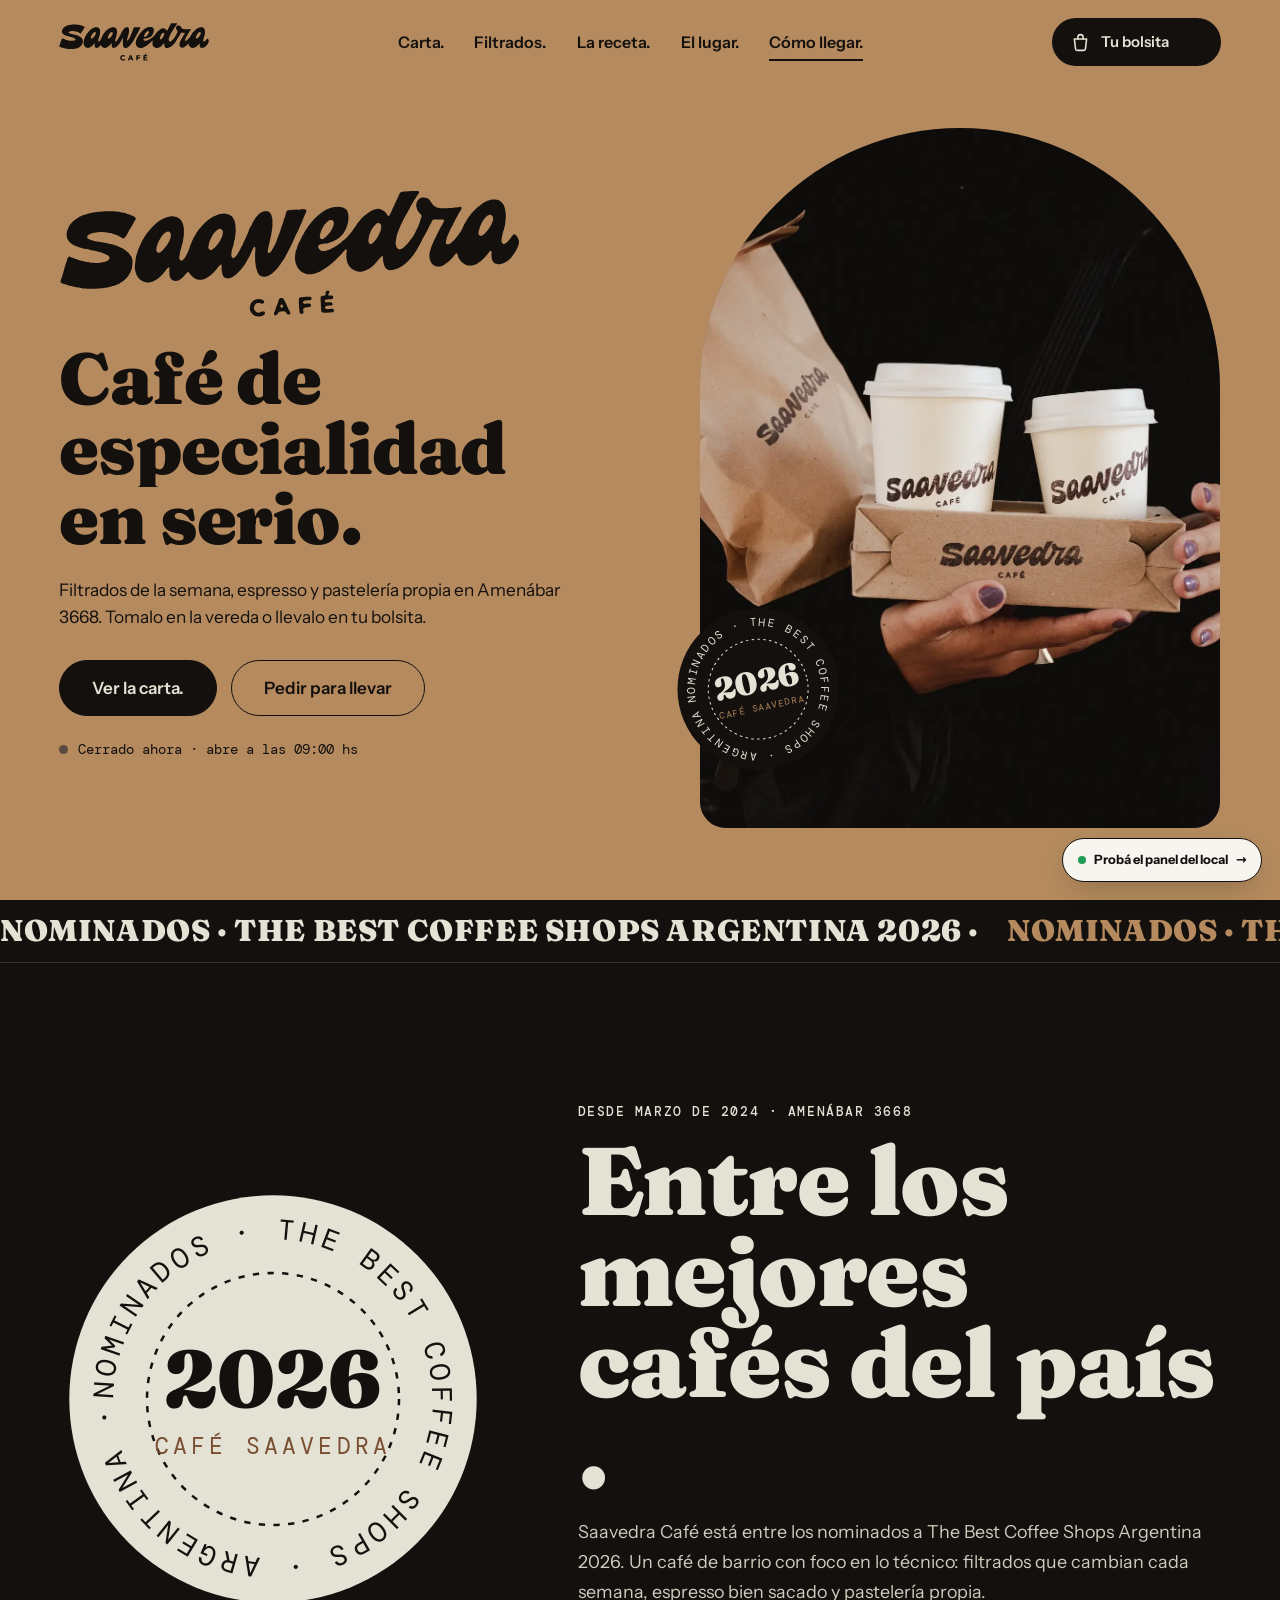
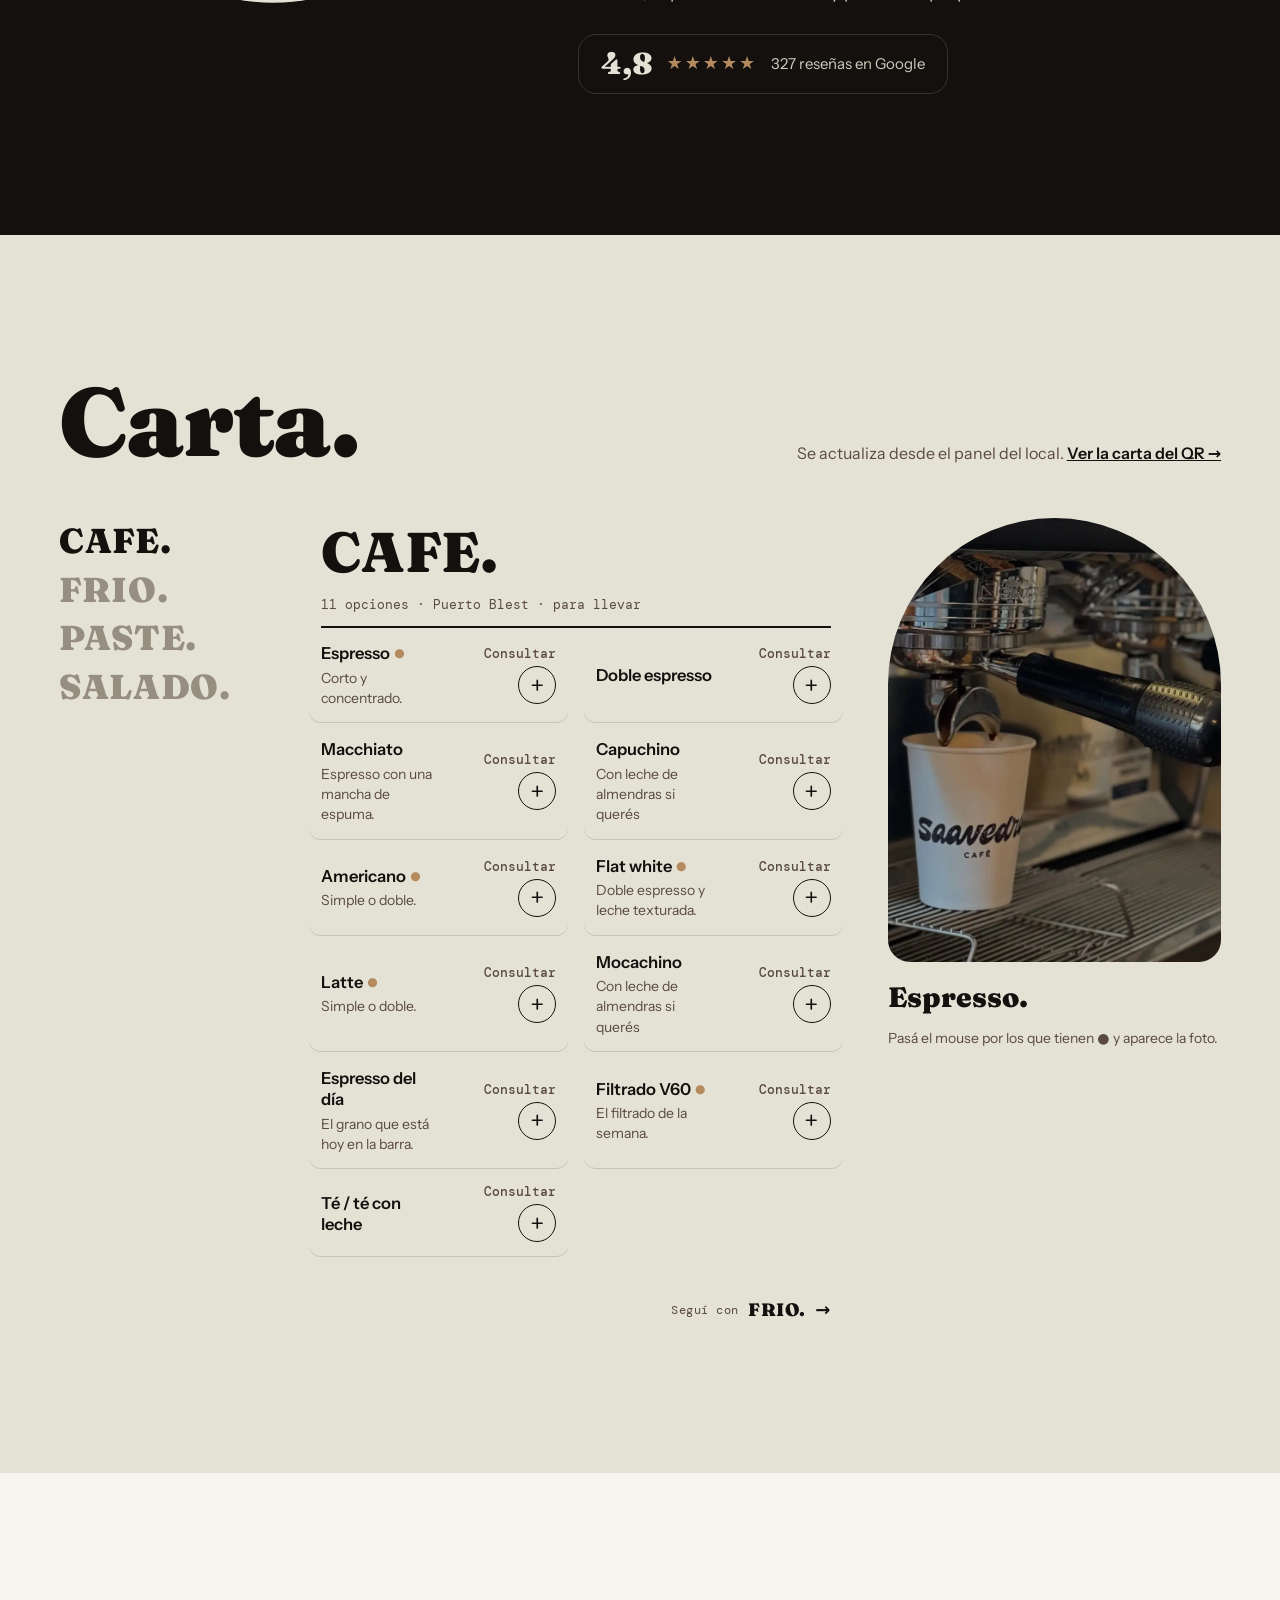
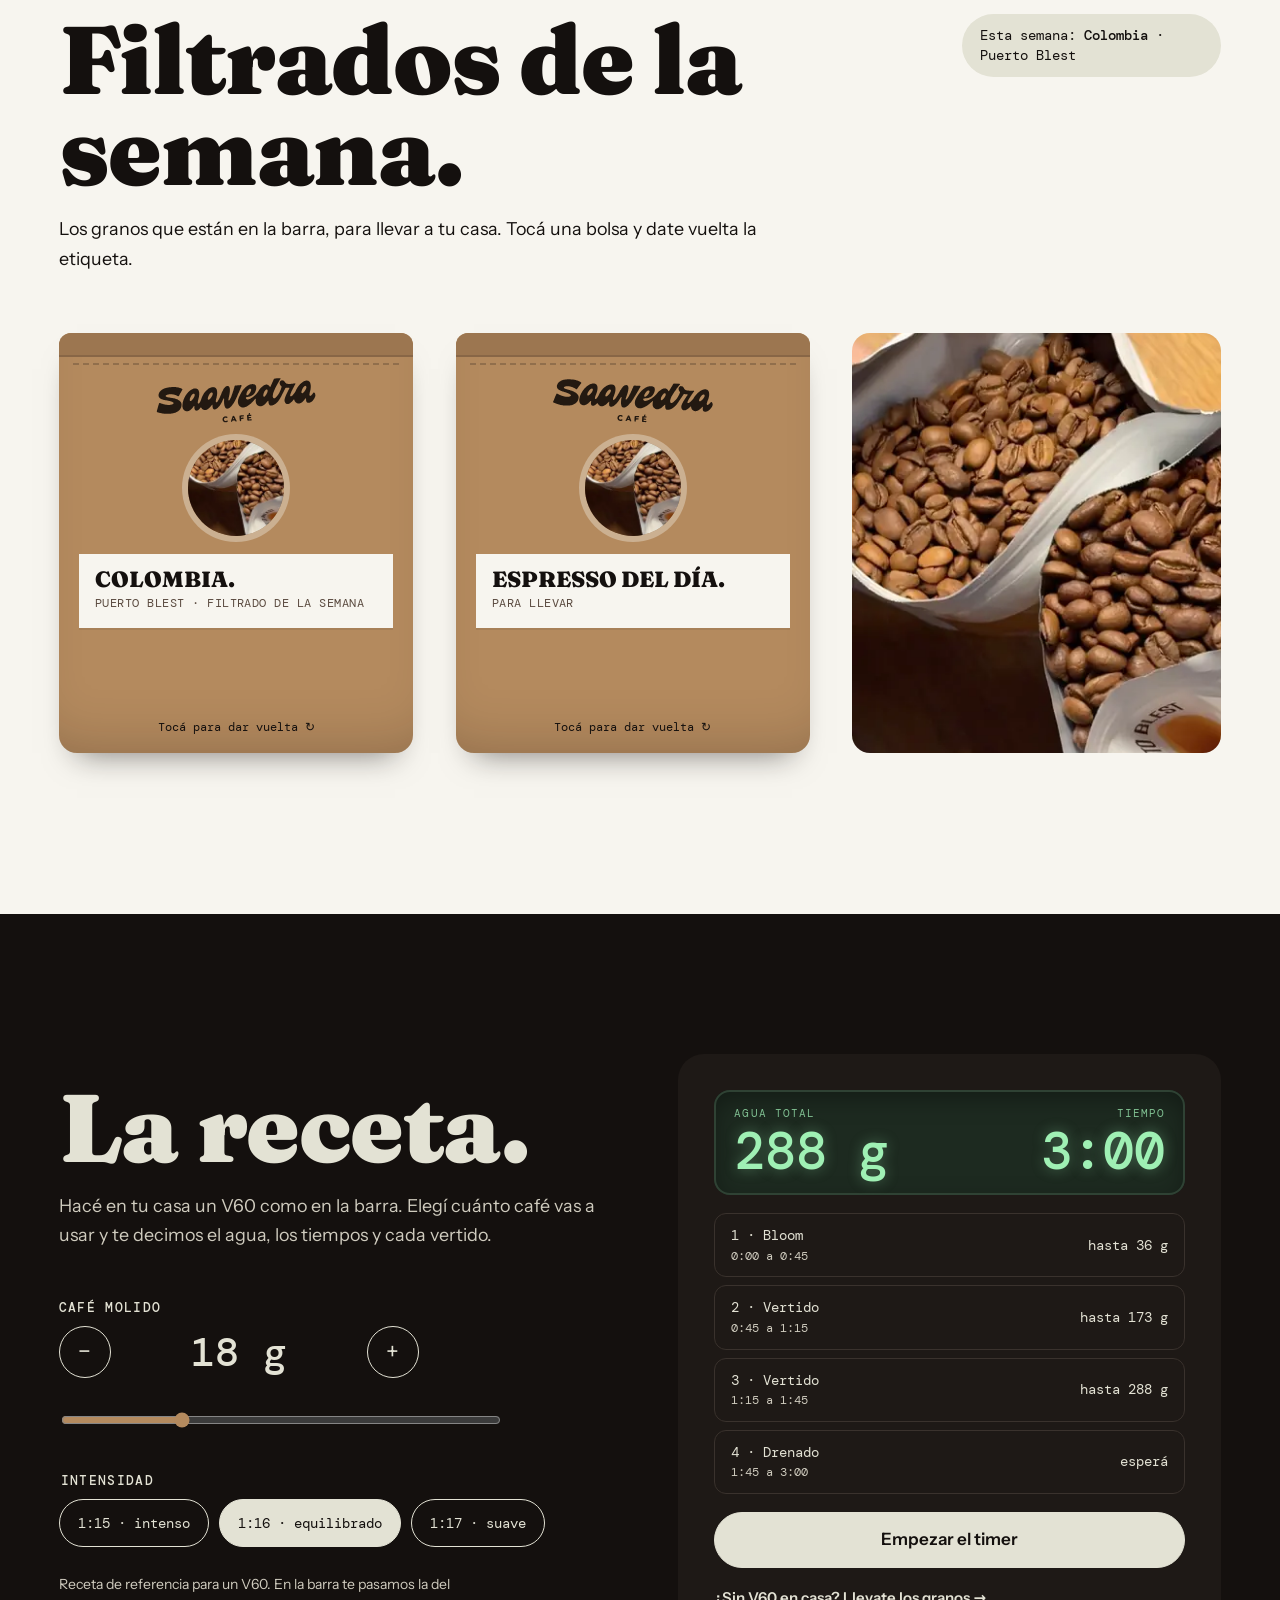
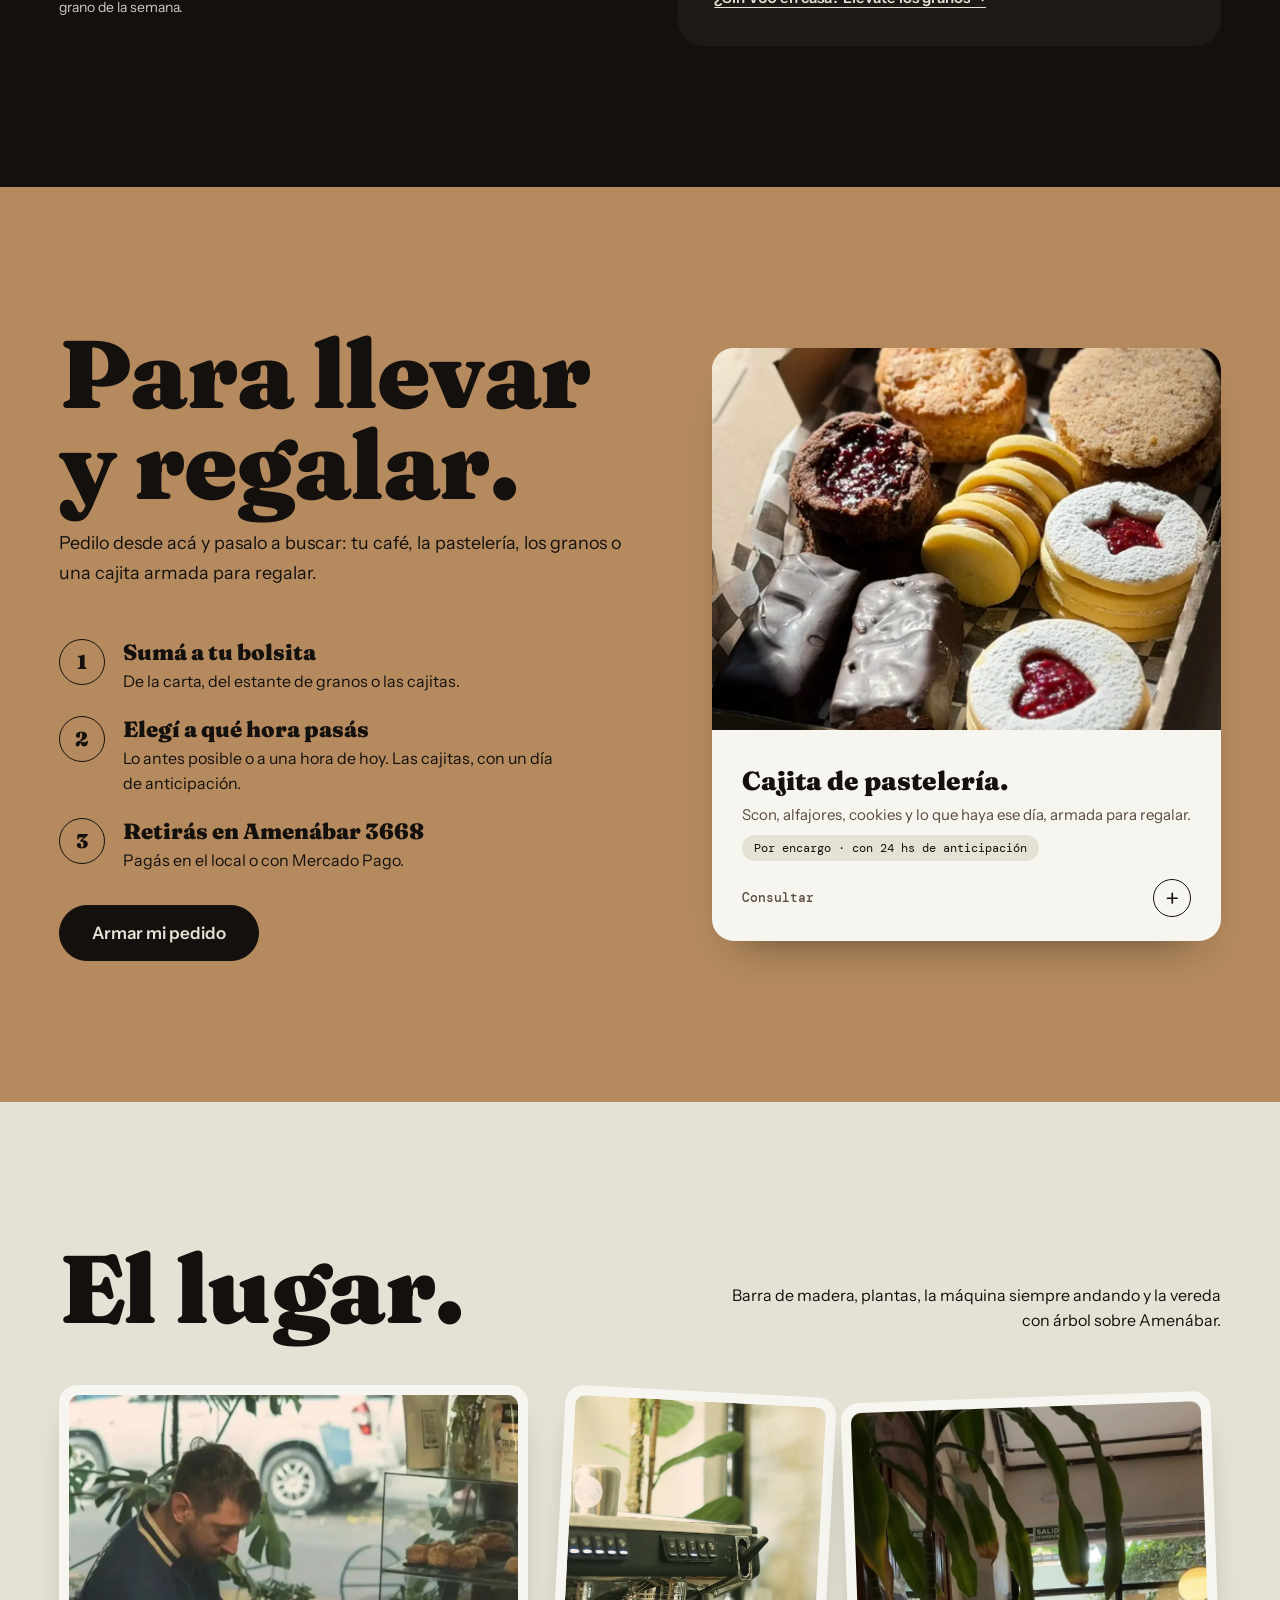
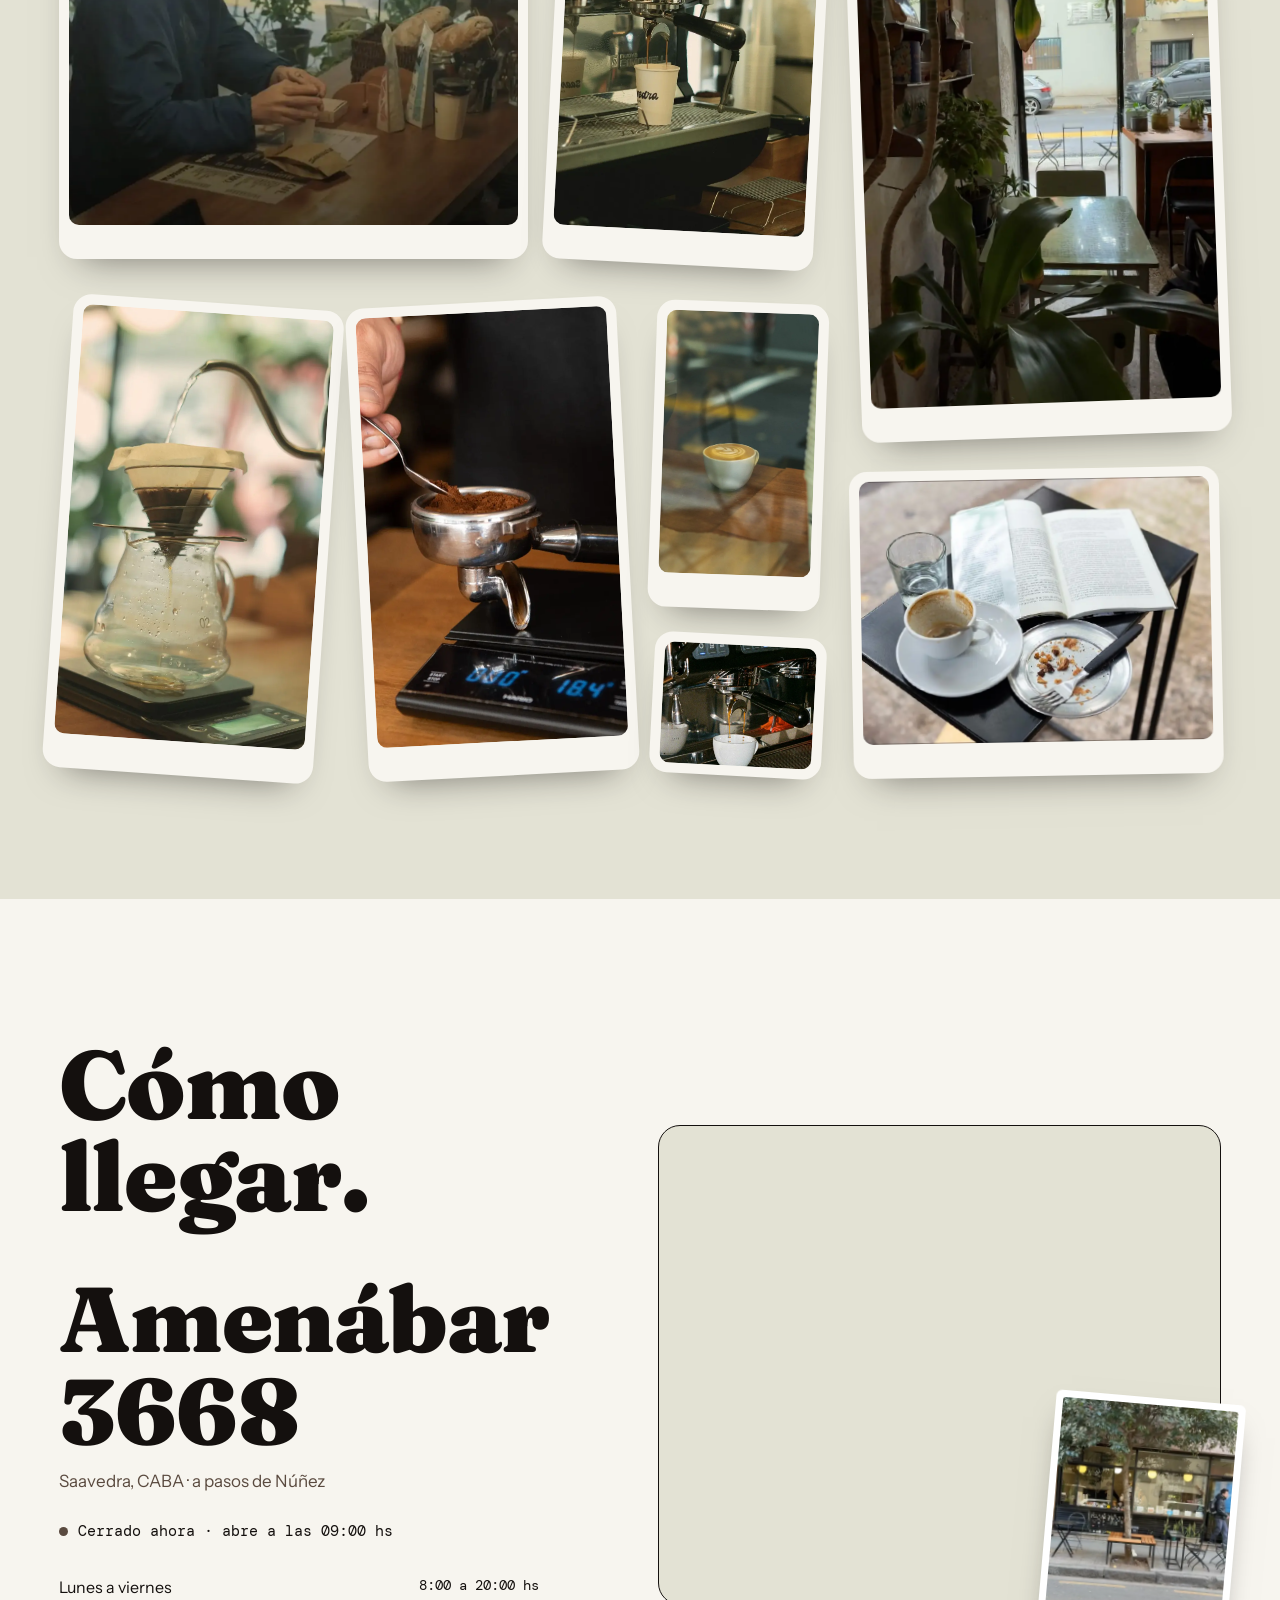
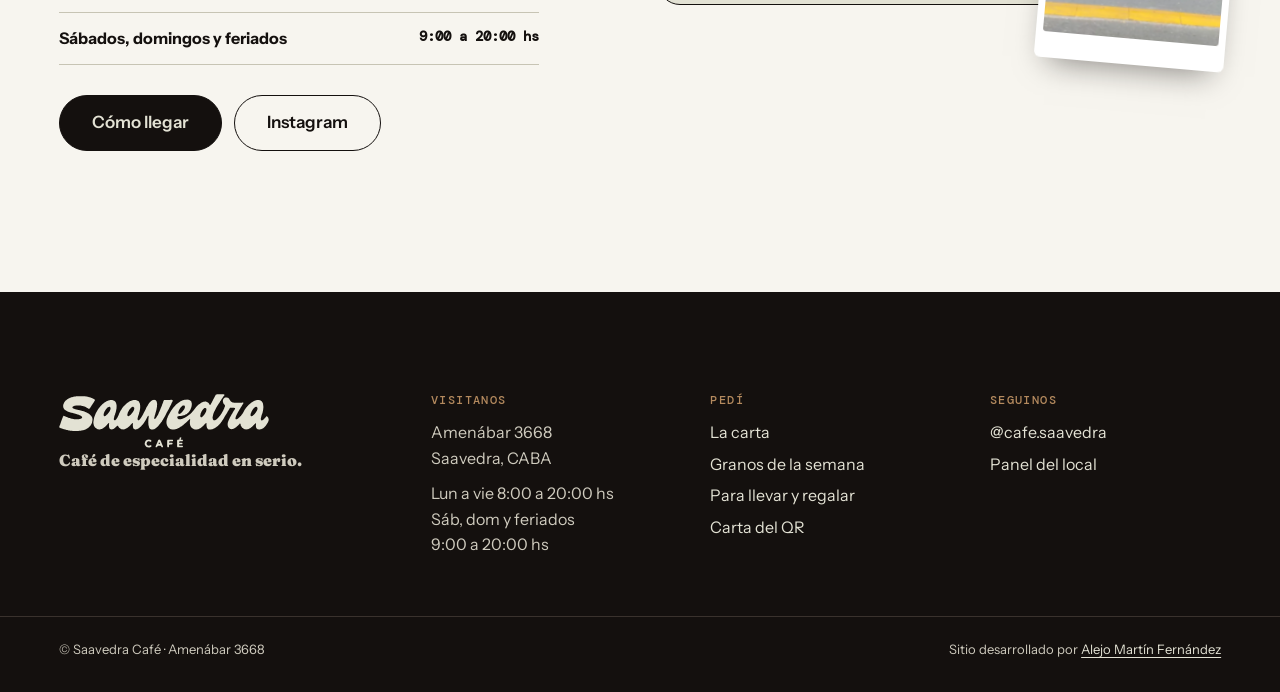
==== commit f9231540: "Botón + redondo sin saltos y navegación de la carta como texto (kit 1.20) Co-Authored-By: Claude Opu" ====
--- a/index.html
+++ b/index.html
@@ -28,8 +28,8 @@
 <link rel="preload" href="fonts/instrument-sans-latin-400-normal.woff2" as="font" type="font/woff2" crossorigin>
 <link rel="preload" as="image" href="img/f/packaging.webp" fetchpriority="high">
 <link rel="stylesheet" href="css/fuentes.css?v=1" data-kit-fonts>
-<link rel="stylesheet" href="kit/kit.css?v=1">
-<link rel="stylesheet" href="css/saavedra.css?v=1">
+<link rel="stylesheet" href="kit/kit.css?v=2">
+<link rel="stylesheet" href="css/saavedra.css?v=2">
 </head>
 <body>
 
@@ -121,8 +121,8 @@
         <div class="carta__main" data-r>
           <div data-kit="carta" id="carta-principal" data-kit-categorias="cafe,frio,paste,salado" class="carta__kit"></div>
           <div class="carta__nav">
-            <button type="button" class="btn btn--linea btn--chico" data-mover="-1">← <span data-prev>Anterior</span></button>
-            <button type="button" class="btn btn--tinta btn--chico" data-mover="1"><span data-next>Siguiente</span> →</button>
+            <button type="button" class="carta__ir" data-mover="-1"><i aria-hidden="true">←</i> <small>Anterior</small> <span data-prev>Anterior</span></button>
+            <button type="button" class="carta__ir" data-mover="1"><small>Seguí con</small> <span data-next>Siguiente</span> <i aria-hidden="true">→</i></button>
           </div>
         </div>
         <aside class="carta__aside" aria-hidden="true">
@@ -287,6 +287,6 @@
   </figure>
 </div>
 
-<script type="module" src="js/saavedra.js?v=1"></script>
+<script type="module" src="js/saavedra.js?v=2"></script>
 </body>
 </html>
--- a/kit/kit.css
+++ b/kit/kit.css
@@ -77,15 +77,24 @@
 .kit-item__side { display: flex; flex-direction: column; align-items: flex-end; gap: .45rem; }
 .kit-price { font: 700 1.05rem/1 var(--kit-font-body); white-space: nowrap; }
 .kit-price--na { font-size: .85rem; color: var(--kit-muted); font-weight: 600; }
+/* botón de sumar (kit 1.20): "+" redondo que se abre en "− n +" dentro de un lugar fijo.
+   El hueco [data-kit-qty] siempre mide lo mismo, así sumar nunca mueve ni estira la carta. */
+[data-kit-qty] { --kq-h: var(--kit-qty-h, 44px); --kq-w: var(--kit-qty-w, 116px); position: relative; flex: none; display: inline-flex; align-items: center; justify-content: flex-end; width: var(--kq-w); height: var(--kq-h); }
+@media (hover: hover) and (pointer: fine) { [data-kit-qty] { --kq-h: var(--kit-qty-h, 38px); --kq-w: var(--kit-qty-w, 104px); } }
 .kit-add {
-  appearance: none; min-height: 40px; padding: .45em .9em; border: var(--kit-border-w) solid var(--kit-primary); border-radius: var(--kit-radius-btn);
-  background: var(--kit-surface); color: var(--kit-primary); font: 800 .85rem/1 var(--kit-font-body); cursor: pointer; white-space: nowrap;
-  transition: background .2s, color .2s, transform .12s;
-}
+  appearance: none; flex: none; width: var(--kq-h, 40px); height: var(--kq-h, 40px); padding: 0; display: grid; place-items: center;
+  border: var(--kit-border-w) solid var(--kit-primary); border-radius: 50%; background: var(--kit-surface); color: var(--kit-primary);
+  cursor: pointer; touch-action: manipulation; transition: background .2s, color .2s, transform .15s var(--kit-ease);
+}
+.kit-add svg { width: 46%; height: 46%; fill: none; stroke: currentColor; stroke-width: 2.4; stroke-linecap: round; }
 .kit-add:hover { background: var(--kit-primary); color: var(--kit-on-primary); }
-.kit-add:active { transform: scale(.94); }
+.kit-add:active { transform: scale(.88); }
 .kit-step { display: inline-flex; align-items: center; border: var(--kit-border-w) solid var(--kit-primary); border-radius: var(--kit-radius-btn); background: var(--kit-primary); color: var(--kit-on-primary); overflow: hidden; animation: kit-pop .25s var(--kit-ease); }
 .kit-step button { appearance: none; width: 38px; height: 38px; border: 0; background: transparent; color: inherit; font: 800 1.15rem/1 var(--kit-font-body); cursor: pointer; }
+[data-kit-qty] > .kit-step { width: 100%; height: 100%; justify-content: space-between; border-radius: 999px; animation: kit-qty-in .32s var(--kit-ease); }
+[data-kit-qty] > .kit-step button { width: var(--kq-h); height: 100%; flex: none; font-size: 1.1rem; touch-action: manipulation; }
+[data-kit-qty] > .kit-step output { flex: 1; min-width: 0; font-variant-numeric: tabular-nums; }
+@keyframes kit-qty-in { from { clip-path: inset(0 0 0 calc(100% - var(--kq-h)) round 999px); } to { clip-path: inset(0 0 0 0 round 999px); } }
 .kit-step button:disabled { opacity: .35; cursor: default; }
 .kit-step output { min-width: 1.6em; text-align: center; font-weight: 800; }
 .kit-step--lg button { width: 46px; height: 46px; }
--- a/css/saavedra.css
+++ b/css/saavedra.css
@@ -251,12 +251,15 @@
 .it__precio { font: 500 13px/1 var(--f-mono); color: var(--c-sub); white-space: nowrap; }
 .kit-tag--txt { display: inline-block; margin-left: 6px; padding: 3px 7px; border-radius: 6px; font: 500 11px/1 var(--f-mono); letter-spacing: .06em; text-transform: uppercase; vertical-align: 2px; background: var(--hoja); color: var(--taza); }
 .kit-tag--sintacc { background: var(--barra); }
-.carta .kit-add, .cajas__kit .kit-add, .bolsa .kit-add { min-height: 44px; padding: 0 18px; border-radius: 999px; border: 1.5px solid var(--c-txt, var(--tinta)); background: var(--c-txt, var(--tinta)); color: var(--c-fondo, var(--papel)); font: 600 15px/1 var(--f-txt); touch-action: manipulation; }
+.carta .kit-add, .cajas__kit .kit-add, .bolsa .kit-add { border: 1.5px solid var(--c-txt, var(--tinta)); background: transparent; color: var(--c-txt, var(--tinta)); }
+@media (hover: hover) { .carta .kit-add:hover, .cajas__kit .kit-add:hover, .bolsa .kit-add:hover { background: var(--c-txt, var(--tinta)); color: var(--c-fondo, var(--papel)); } }
 .carta .kit-step { background: var(--c-txt); color: var(--c-fondo); border-color: var(--c-txt); }
-.carta .kit-step button, .bolsa .kit-step button, .cajas__kit .kit-step button { width: 44px; height: 44px; }
-.carta__nav { display: flex; justify-content: space-between; gap: 12px; padding-top: 26px; }
-.carta__nav .btn { max-width: 48%; }
-.carta__nav .btn span { overflow: hidden; text-overflow: ellipsis; }
+.carta__nav { display: flex; justify-content: space-between; align-items: center; gap: 12px; padding-top: 22px; }
+.carta__ir { appearance: none; display: inline-flex; align-items: center; gap: 10px; min-height: 44px; padding: 0; border: 0; background: none; color: var(--c-txt); font: 900 18px/1 var(--f-tit); text-transform: uppercase; letter-spacing: .02em; cursor: pointer; touch-action: manipulation; }
+.carta__ir small { white-space: nowrap; font: 400 12px/1 var(--f-mono); text-transform: none; letter-spacing: .04em; color: var(--c-sub); }
+.carta__ir i { font-style: normal; font-family: var(--f-txt); transition: transform .25s var(--ease); }
+.carta__ir span { text-decoration: underline; text-decoration-thickness: 2px; text-underline-offset: 5px; text-decoration-color: transparent; transition: text-decoration-color .2s; }
+@media (hover: hover) { .carta__ir:hover span { text-decoration-color: currentColor; } .carta__ir[data-mover="1"]:hover i { transform: translateX(4px); } .carta__ir[data-mover="-1"]:hover i { transform: translateX(-4px); } }
 .carta .btn--linea { color: var(--c-txt); border-color: var(--c-txt); }
 .carta .btn--tinta { background: var(--c-txt); color: var(--c-fondo); border-color: var(--c-txt); }
 @media (min-width: 1024px) {
